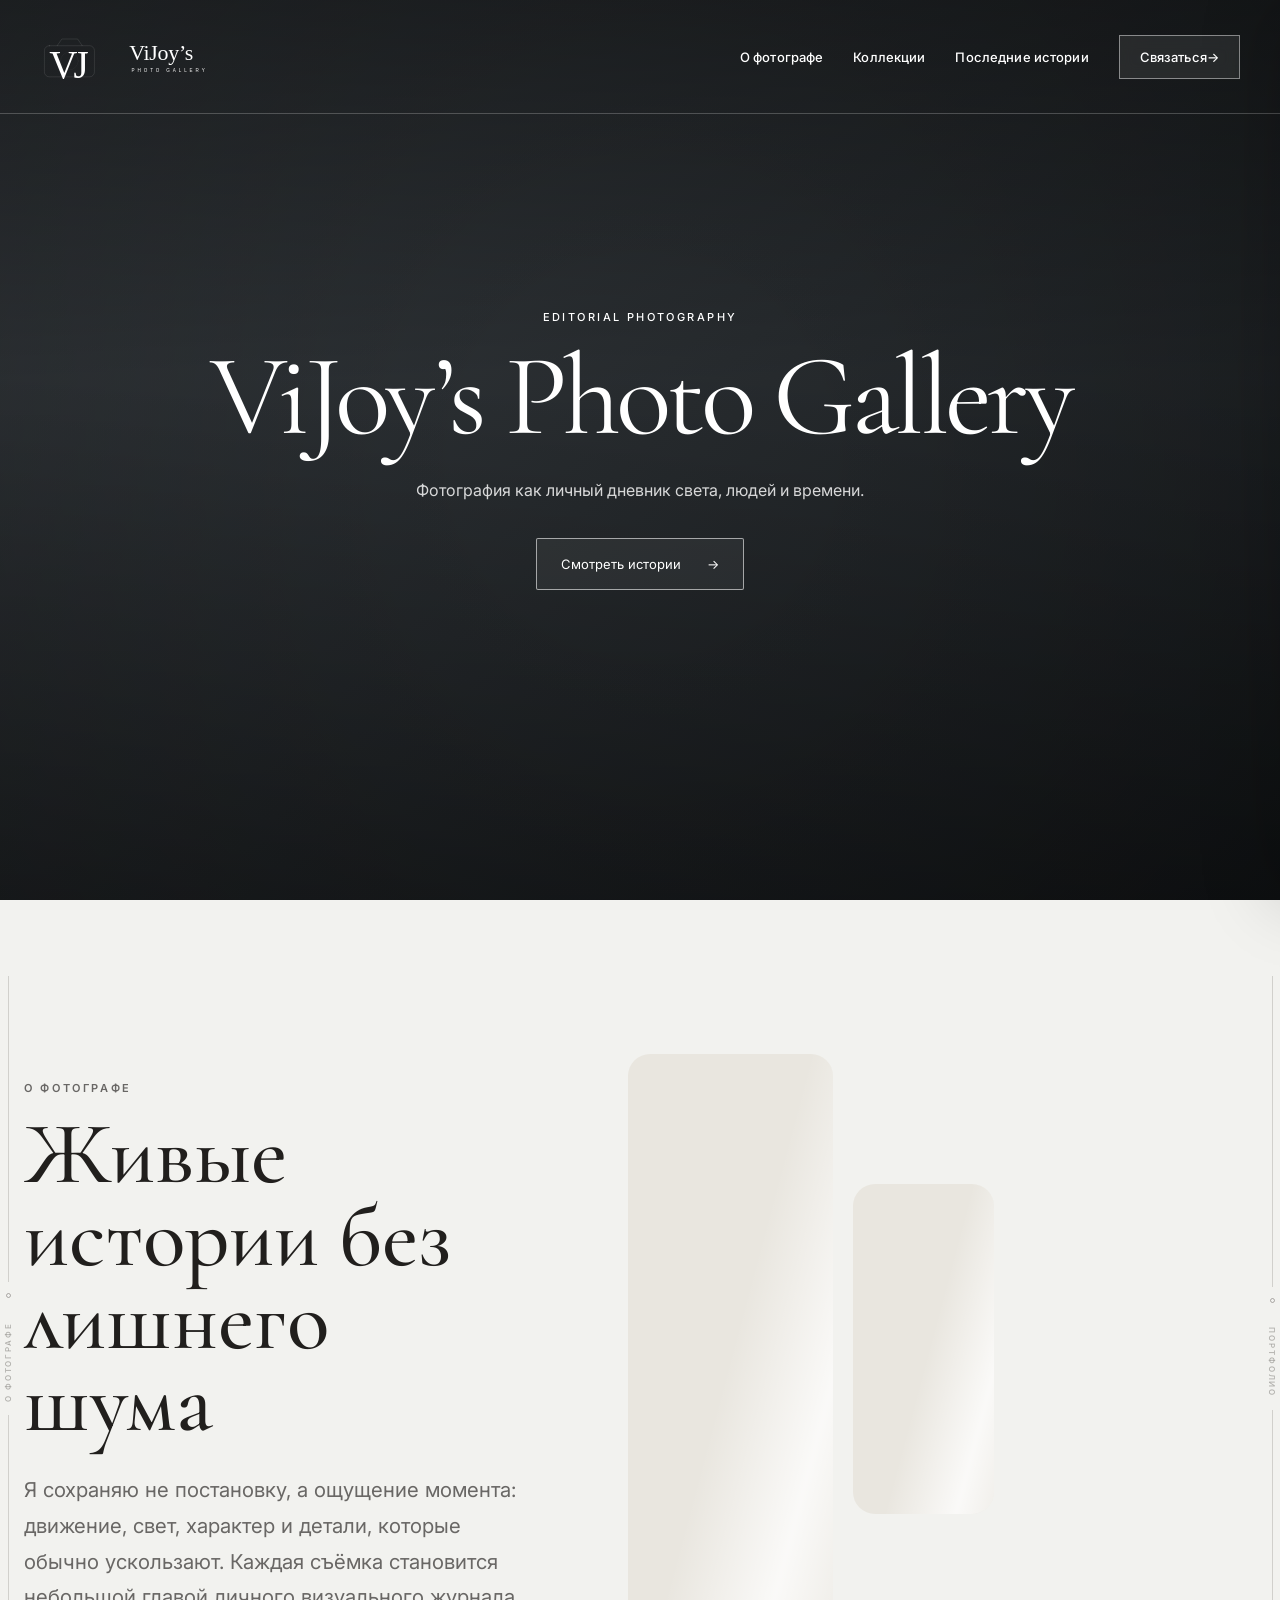
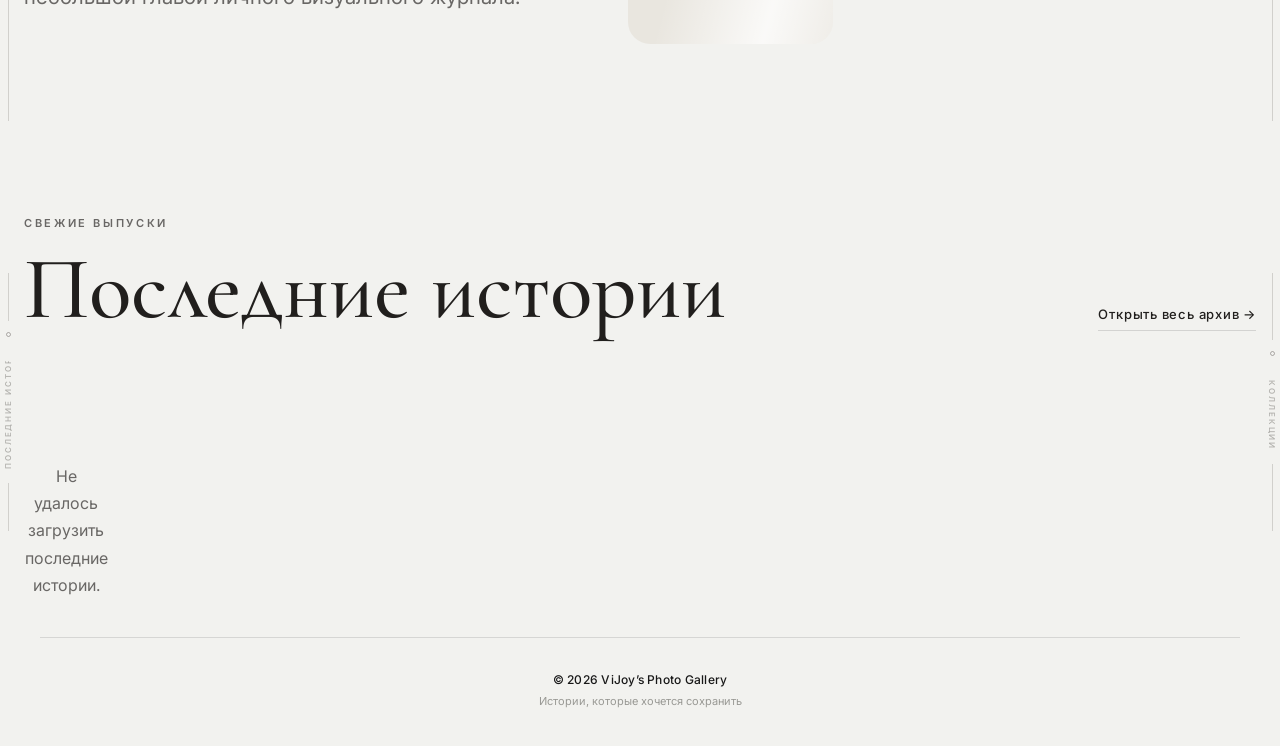
==== index.html @ 3441a510 "Enable skeleton loading and editorial motion on home page" ====
<!DOCTYPE html>
<html lang="ru">
<head>
    <meta charset="UTF-8">
    <meta name="viewport" content="width=device-width, initial-scale=1.0">
    <title>ViJoy’s Photo Gallery</title>
    <link rel="preconnect" href="https://fonts.googleapis.com">
    <link rel="preconnect" href="https://fonts.gstatic.com" crossorigin>
    <link href="https://fonts.googleapis.com/css2?family=Cormorant+Garamond:wght@400;500&family=Inter:wght@400;500;600&display=swap" rel="stylesheet">
    <link rel="stylesheet" href="css/style.css">
    <link rel="stylesheet" href="css/contact-drawer.css">
    <link rel="stylesheet" href="css/maintenance.css">
    <link rel="stylesheet" href="css/journal-pages.css">
    <link rel="stylesheet" href="css/journal-collection-cards.css">
    <link rel="stylesheet" href="css/journal-card-adjustments.css">
    <link rel="stylesheet" href="css/page-edges.css">
    <link rel="stylesheet" href="css/home-stories-layout.css">
    <link rel="stylesheet" href="css/editorial-loading-motion.css">
</head>
<body
    data-journal-page="home"
    data-edge-left="Портфолио"
    data-edge-right="Авторский журнал">
    <div class="background"></div>

    <header class="header-on-hero">
        <a class="logo" href="./" aria-label="ViJoy’s Photo Gallery">
            <img src="images/brand/vijoys-logo.svg" alt="ViJoy’s Photo Gallery">
        </a>
        <nav class="glass-menu">
            <ul>
                <li><a href="#about">О фотографе</a></li>
                <li><a href="collections.html">Коллекции</a></li>
                <li><a href="#latestStories">Последние истории</a></li>
                <li><a href="#contactDrawer" class="contact-link" aria-controls="contactDrawer" aria-expanded="false">Связаться <span aria-hidden="true">→</span></a></li>
            </ul>
        </nav>
    </header>

    <section id="homeHero" class="home-hero">
        <div class="hero-overlay"></div>
        <div class="hero-marker" aria-hidden="true">
            <span></span><i></i><small>AUTHOR’S JOURNAL</small>
        </div>
        <div class="hero-content">
            <p class="hero-kicker">Editorial Photography</p>
            <h1>ViJoy’s Photo Gallery</h1>
            <p class="hero-description">Фотография как личный дневник света, людей и времени.</p>
            <a class="hero-button" href="collections.html">
                Смотреть истории <span aria-hidden="true">→</span>
            </a>
        </div>
    </section>

    <main class="journal-main">
        <section id="about" class="journal-shell about-editorial">
            <div class="about-editorial-copy">
                <small>О фотографе</small>
                <h2>Живые истории без лишнего шума</h2>
                <p>
                    Я сохраняю не постановку, а ощущение момента: движение, свет,
                    характер и детали, которые обычно ускользают. Каждая съёмка
                    становится небольшой главой личного визуального журнала.
                </p>
            </div>
            <div id="aboutVisual" class="about-editorial-visual" aria-label="Авторские фотографии"></div>
        </section>

        <section id="latestStories" class="journal-shell latest-stories">
            <div class="latest-stories-head">
                <div>
                    <small>Свежие выпуски</small>
                    <h2>Последние истории</h2>
                </div>
                <a href="collections.html">Открыть весь архив →</a>
            </div>
            <div id="latestStoriesGrid" class="latest-stories-grid" aria-live="polite">
                <div class="journal-message">Готовим последние истории…</div>
            </div>
        </section>
    </main>

    <footer class="site-footer">
        <div class="site-footer-socials" aria-label="Социальные сети"></div>
        <div class="site-footer-copy">
            <p>© 2026 ViJoy’s Photo Gallery</p>
            <span>Истории, которые хочется сохранить</span>
        </div>
    </footer>

    <section id="maintenanceScreen" class="maintenance-screen" hidden aria-live="polite">
        <div class="maintenance-card">
            <img src="images/brand/vijoys-logo.svg" alt="ViJoy’s">
            <small>Технические работы</small>
            <h1>Сайт скоро вернётся</h1>
            <p>Мы обновляем галерею и готовим новые истории. Загляните немного позже.</p>
            <button type="button">Обновить страницу</button>
        </div>
    </section>

    <script src="js/menu.js"></script>
    <script src="js/publicConfig.js"></script>
    <script src="js/public/PublicApi.js"></script>
    <script src="js/public/ContactDrawer.js"></script>
    <script src="js/public/SiteIdentity.js"></script>
    <script src="js/public/MaintenanceMode.js"></script>
    <script src="js/public/GalleryService.js"></script>
    <script src="js/public/EditorialLoadingMotion.js"></script>
    <script src="js/public/PageEdges.js"></script>
    <script src="js/public/JournalPages.js"></script>
    <script src="js/public/HomeStoriesLayout.js"></script>
</body>
</html>
---- css/style.css ----
@import url("base.css");
@import url("layout.css");
@import url("collections.css");
@import url("gallery.css");
@import url("responsive.css");
@import url("home.css");
@import url("header-edge.css");
@import url("collection-sizes.css");
@import url("site-appearance.css");
---- css/contact-drawer.css ----
.contact-drawer-backdrop{position:fixed;inset:0;z-index:1200;background:rgba(18,18,18,.34);backdrop-filter:blur(4px);opacity:0;visibility:hidden;transition:opacity .24s ease,visibility .24s ease}.contact-drawer{position:fixed;top:0;right:0;z-index:1201;width:min(420px,92vw);height:100dvh;padding:28px;background:rgba(245,241,232,.96);box-shadow:-24px 0 70px rgba(0,0,0,.18);transform:translateX(104%);transition:transform .3s ease;display:flex;flex-direction:column}.contact-drawer.is-open{transform:translateX(0)}.contact-drawer-backdrop.is-open{opacity:1;visibility:visible}.contact-drawer-header{display:flex;align-items:flex-start;justify-content:space-between;gap:20px;padding-bottom:24px;border-bottom:1px solid rgba(24,24,24,.12)}.contact-drawer-kicker{display:block;margin-bottom:8px;font:600 11px/1.2 Inter,sans-serif;letter-spacing:.18em;text-transform:uppercase;color:rgba(24,24,24,.5)}.contact-drawer-title{margin:0;font:500 38px/1 Cormorant Garamond,serif;color:#1d1c1a}.contact-drawer-close{width:42px;height:42px;border:1px solid rgba(24,24,24,.14);border-radius:50%;background:transparent;color:#1d1c1a;font-size:25px;line-height:1;cursor:pointer}.contact-drawer-copy{margin:22px 0 26px;font:400 14px/1.65 Inter,sans-serif;color:rgba(24,24,24,.66)}.contact-methods{display:grid;gap:10px}.contact-method{display:flex;align-items:center;justify-content:space-between;gap:18px;padding:17px 18px;border:1px solid rgba(24,24,24,.12);border-radius:16px;background:rgba(255,255,255,.42);color:#1d1c1a;text-decoration:none;transition:transform .18s ease,border-color .18s ease,background .18s ease}.contact-method:hover{transform:translateX(-4px);border-color:rgba(24,24,24,.28);background:rgba(255,255,255,.72)}.contact-method strong{font:600 14px/1.2 Inter,sans-serif}.contact-method small{display:block;margin-top:4px;font:400 11px/1.3 Inter,sans-serif;color:rgba(24,24,24,.5)}.contact-method-arrow{font-size:20px}.contact-method.is-disabled{opacity:.42;cursor:not-allowed}.contact-method.is-disabled:hover{transform:none;border-color:rgba(24,24,24,.12);background:rgba(255,255,255,.42)}.contact-drawer-footer{margin-top:auto;padding-top:24px;font:400 11px/1.5 Inter,sans-serif;color:rgba(24,24,24,.45)}body.contact-drawer-open{overflow:hidden}@media(max-width:640px){.contact-drawer{width:100%;padding:22px}.contact-drawer-title{font-size:34px}}
---- css/maintenance.css ----
body.maintenance-open{overflow:hidden}.maintenance-screen{position:fixed;inset:0;z-index:9999;display:grid;place-items:center;padding:24px;background:rgba(20,20,20,.76);backdrop-filter:blur(22px);-webkit-backdrop-filter:blur(22px)}.maintenance-screen[hidden]{display:none}.maintenance-card{width:min(680px,100%);padding:44px;border:1px solid rgba(255,255,255,.18);border-radius:28px;background:rgba(255,255,255,.12);box-shadow:0 28px 90px rgba(0,0,0,.3);color:#fff;text-align:center}.maintenance-card img{width:min(220px,62vw);margin-bottom:28px;filter:brightness(0) invert(1)}.maintenance-card small{display:block;margin-bottom:12px;letter-spacing:.2em;text-transform:uppercase;opacity:.62}.maintenance-card h1{margin:0 0 18px;font-family:'Cormorant Garamond',serif;font-size:clamp(42px,7vw,76px);font-weight:500;line-height:.96}.maintenance-card p{max-width:540px;margin:0 auto 28px;font-size:15px;line-height:1.7;opacity:.78}.maintenance-card button{border:1px solid rgba(255,255,255,.3);border-radius:999px;background:rgba(255,255,255,.08);color:#fff;padding:13px 22px;cursor:pointer;font:inherit}.maintenance-card button:hover{background:rgba(255,255,255,.15)}@media(max-width:640px){.maintenance-card{padding:34px 22px;border-radius:22px}}
---- css/journal-pages.css ----
:root {
    --journal-ink: #211f1d;
    --journal-soft: rgba(33, 31, 29, .66);
    --journal-line: rgba(33, 31, 29, .14);
    --journal-paper: rgba(255, 255, 255, .7);
}

.journal-main {
    position: relative;
    z-index: 1;
}

.journal-shell {
    width: min(1240px, calc(100% - 48px));
    margin: 0 auto;
}

.about-editorial {
    display: grid;
    grid-template-columns: minmax(0, .9fr) minmax(0, 1.1fr);
    gap: clamp(42px, 7vw, 110px);
    align-items: center;
    padding: clamp(90px, 12vw, 170px) 0;
}

.about-editorial-copy small,
.latest-stories-head small,
.archive-hero small,
.collection-issue-copy small {
    display: block;
    margin-bottom: 18px;
    font: 600 11px/1.2 Inter, sans-serif;
    letter-spacing: .24em;
    text-transform: uppercase;
    color: var(--journal-soft);
}

.about-editorial-copy h2,
.latest-stories-head h2,
.archive-hero h1,
.collection-issue-copy h1 {
    margin: 0;
    font-family: "Cormorant Garamond", serif;
    font-weight: 500;
    line-height: .94;
    color: var(--journal-ink);
}

.about-editorial-copy h2,
.latest-stories-head h2 {
    font-size: clamp(46px, 7vw, 88px);
}

.about-editorial-copy p {
    max-width: 590px;
    margin: 28px 0 0;
    font: 400 clamp(17px, 1.6vw, 21px)/1.75 Inter, sans-serif;
    color: var(--journal-soft);
}

.about-editorial-visual {
    display: grid;
    grid-template-columns: 1.2fr .8fr;
    gap: 18px;
    min-height: 590px;
}

.about-editorial-visual figure {
    overflow: hidden;
    margin: 0;
    border-radius: 30px;
    background: rgba(255,255,255,.34);
}

.about-editorial-visual figure:last-child {
    margin-top: 110px;
    margin-bottom: 60px;
}

.about-editorial-visual img {
    width: 100%;
    height: 100%;
    object-fit: cover;
}

.latest-stories {
    padding: 20px 0 clamp(100px, 12vw, 170px);
}

.latest-stories-head {
    display: flex;
    align-items: end;
    justify-content: space-between;
    gap: 30px;
    margin-bottom: 42px;
}

.latest-stories-head a,
.archive-back,
.collection-issue-scroll {
    color: var(--journal-ink);
    font: 500 13px/1.2 Inter, sans-serif;
    letter-spacing: .06em;
    text-decoration: none;
    border-bottom: 1px solid var(--journal-line);
    padding-bottom: 8px;
}

.latest-stories-grid,
.archive-grid {
    display: grid;
    grid-template-columns: repeat(2, minmax(0, 1fr));
    gap: 20px;
}

.latest-stories-grid .journal-collection-link:nth-child(3) {
    grid-column: 1 / -1;
    width: calc(50% - 10px);
}

.journal-collection-link {
    display: block;
    min-width: 0;
    color: inherit;
    text-decoration: none;
}

.journal-collection-link .collection-card {
    height: 100%;
}

.collection-card,
.collection-card.small,
.collection-card.medium,
.collection-card.large {
    --collection-accent: #8da3b5;
    position: relative;
    display: grid;
    grid-template-columns: minmax(170px, .72fr) minmax(0, 1.45fr);
    grid-template-rows: 1fr auto;
    min-height: 360px;
    overflow: hidden;
    border: 1px solid rgba(20, 20, 20, .045);
    background: rgba(255, 255, 255, .38);
    cursor: pointer;
    outline: none;
    isolation: isolate;
    transition: transform .35s ease, border-color .35s ease;
}

.journal-collection-link:nth-child(6n + 1) .collection-card { --collection-accent: #6f8da4; }
.journal-collection-link:nth-child(6n + 2) .collection-card { --collection-accent: #929a79; }
.journal-collection-link:nth-child(6n + 3) .collection-card { --collection-accent: #c4b7a2; }
.journal-collection-link:nth-child(6n + 4) .collection-card { --collection-accent: #b86e4e; }
.journal-collection-link:nth-child(6n + 5) .collection-card { --collection-accent: #a9989b; }
.journal-collection-link:nth-child(6n + 6) .collection-card { --collection-accent: #8e877d; }

.collection-card::after {
    content: "";
    position: absolute;
    top: 0;
    right: 0;
    bottom: 0;
    width: 47%;
    z-index: -1;
    background: var(--collection-accent);
    transition: width .45s cubic-bezier(.2, .75, .25, 1), filter .35s ease;
}

.journal-collection-link:hover .collection-card {
    transform: translateY(-3px);
    border-color: rgba(20, 20, 20, .1);
}

.journal-collection-link:hover .collection-card::after {
    width: 51%;
    filter: saturate(1.08);
}

.journal-collection-link:focus-visible .collection-card {
    box-shadow: 0 0 0 3px rgba(17, 17, 17, .22);
}

.collection-heading {
    grid-column: 1;
    grid-row: 1;
    display: flex;
    flex-direction: column;
    align-items: flex-start;
    min-width: 0;
    padding: 42px 24px 16px 34px;
}

.collection-title {
    margin: 0;
    color: var(--journal-ink);
    font-family: "Cormorant Garamond", serif;
    font-size: clamp(31px, 2.8vw, 48px);
    font-weight: 400;
    letter-spacing: -.03em;
    line-height: .98;
}

.collection-title::after {
    content: "";
    display: block;
    width: 28px;
    height: 1px;
    margin-top: 18px;
    background: currentColor;
    opacity: .7;
}

.collection-description {
    max-width: 220px;
    margin: 18px 0 0;
    color: #656565;
    font-family: Inter, sans-serif;
    font-size: 13px;
    line-height: 1.55;
}

.collection-glass {
    grid-column: 2;
    grid-row: 1 / span 2;
    align-self: center;
    width: calc(100% - 38px);
    height: calc(100% - 54px);
    margin: 27px 28px 27px 10px;
    overflow: hidden;
    border: 0;
    border-radius: 0;
    background: rgba(255, 255, 255, .24);
    box-shadow: none;
}

.collection-cover {
    width: 100%;
    height: 100%;
    overflow: hidden;
    border-radius: 0;
    background: rgba(255, 255, 255, .18);
}

.collection-cover img,
.collection-glass img {
    display: block;
    width: 100%;
    height: 100%;
    border-radius: 0;
    object-fit: cover;
    object-position: center top;
    transition: transform .8s cubic-bezier(.2, .75, .25, 1);
}

.journal-collection-link:hover .collection-cover img,
.journal-collection-link:hover .collection-glass img {
    transform: scale(1.025);
}

.collection-placeholder {
    display: flex;
    align-items: center;
    justify-content: center;
    width: 100%;
    height: 100%;
    padding: 30px;
    color: rgba(17, 17, 17, .6);
    background: rgba(255, 255, 255, .2);
    font-family: Inter, sans-serif;
    text-align: center;
}

.collection-footer {
    grid-column: 1;
    grid-row: 2;
    display: flex;
    align-items: center;
    justify-content: space-between;
    min-height: 82px;
    padding: 12px 26px 28px 34px;
    border: 0;
}

.collection-count {
    margin: 0;
    color: var(--journal-ink);
    font-family: Inter, sans-serif;
    font-size: 12px;
}

.collection-arrow {
    display: inline-flex;
    align-items: center;
    justify-content: center;
    width: 42px;
    height: 42px;
    flex: 0 0 42px;
    border: 1px solid rgba(17, 17, 17, .75);
    border-radius: 50%;
    color: var(--journal-ink);
    font-family: Inter, sans-serif;
    font-size: 22px;
    font-weight: 300;
    line-height: 1;
    transition: color .3s ease, background .3s ease, transform .3s ease;
}

.journal-collection-link:hover .collection-arrow {
    color: white;
    background: #111;
    transform: translateX(4px);
}

.archive-page {
    padding: 150px 0 120px;
}

.archive-hero {
    display: grid;
    grid-template-columns: 1fr .7fr;
    gap: 50px;
    align-items: end;
    padding: 65px 0 85px;
    border-bottom: 1px solid var(--journal-line);
}

.archive-hero h1 {
    font-size: clamp(70px, 11vw, 150px);
}

.archive-hero p {
    margin: 0 0 10px;
    color: var(--journal-soft);
    font: 400 17px/1.75 Inter, sans-serif;
}

.archive-grid {
    padding-top: 52px;
}

.collection-issue-hero {
    position: relative;
    min-height: 92vh;
    display: flex;
    align-items: end;
    overflow: hidden;
    background: #1e1d1b;
}

.collection-issue-media,
.collection-issue-media img,
.collection-issue-shade {
    position: absolute;
    inset: 0;
    width: 100%;
    height: 100%;
}

.collection-issue-media img {
    object-fit: cover;
    object-position: center top;
}

.collection-issue-shade {
    background: linear-gradient(180deg, rgba(0,0,0,.1), rgba(0,0,0,.18) 45%, rgba(0,0,0,.78));
}

.collection-issue-copy {
    position: relative;
    z-index: 1;
    width: min(1240px, calc(100% - 48px));
    margin: 0 auto;
    padding: 170px 0 68px;
    color: white;
}

.collection-issue-copy small,
.collection-issue-copy h1 {
    color: white;
}

.collection-issue-copy h1 {
    max-width: 960px;
    font-size: clamp(64px, 10vw, 144px);
}

.collection-issue-copy p {
    max-width: 670px;
    margin: 28px 0 26px;
    color: rgba(255,255,255,.78);
    font: 400 clamp(16px, 1.6vw, 21px)/1.7 Inter, sans-serif;
}

.collection-issue-meta {
    display: flex;
    gap: 24px;
    color: rgba(255,255,255,.7);
    font: 500 12px/1.2 Inter, sans-serif;
    letter-spacing: .1em;
    text-transform: uppercase;
}

.collection-issue-scroll {
    display: inline-block;
    margin-top: 34px;
    color: white;
    border-color: rgba(255,255,255,.35);
}

.issue-gallery {
    padding: clamp(70px, 8vw, 120px) 0 120px;
}

.issue-gallery .public-photo-grid {
    margin-top: 0;
}

.journal-message {
    padding: 90px 0;
    text-align: center;
    color: var(--journal-soft);
    font: 400 16px/1.7 Inter, sans-serif;
}

@media (max-width: 900px) {
    .about-editorial,
    .archive-hero {
        grid-template-columns: 1fr;
    }

    .latest-stories-grid,
    .archive-grid {
        grid-template-columns: 1fr;
    }

    .latest-stories-grid .journal-collection-link:nth-child(3) {
        grid-column: auto;
        width: auto;
    }

    .about-editorial-visual {
        min-height: 460px;
    }
}

@media (max-width: 620px) {
    .journal-shell,
    .collection-issue-copy {
        width: min(100% - 28px, 1240px);
    }

    .latest-stories-head {
        align-items: start;
        flex-direction: column;
    }

    .collection-card,
    .collection-card.small,
    .collection-card.medium,
    .collection-card.large {
        grid-template-columns: 1fr;
        grid-template-rows: auto minmax(280px, 54vw) auto;
        min-height: 0;
    }

    .collection-card::after {
        top: auto;
        width: 100%;
        height: 48%;
    }

    .journal-collection-link:hover .collection-card::after {
        width: 100%;
        height: 52%;
    }

    .collection-heading {
        grid-column: 1;
        grid-row: 1;
        padding: 30px 28px 20px;
    }

    .collection-glass {
        grid-column: 1;
        grid-row: 2;
        width: calc(100% - 36px);
        height: calc(100% - 18px);
        margin: 0 18px 18px;
    }

    .collection-footer {
        grid-column: 1;
        grid-row: 3;
        padding: 8px 28px 26px;
    }

    .about-editorial-visual {
        grid-template-columns: 1fr 1fr;
        min-height: 360px;
    }

    .about-editorial-visual figure:last-child {
        margin-top: 55px;
        margin-bottom: 30px;
    }

    .archive-page {
        padding-top: 105px;
    }

    .collection-issue-hero {
        min-height: 84vh;
    }
}
---- css/journal-collection-cards.css ----
:root {
    --collection-blue: #6f8da4;
    --collection-olive: #929a79;
    --collection-sand: #c4b7a2;
    --collection-terracotta: #b86e4e;
    --collection-rose: #a9989b;
    --collection-stone: #8e877d;
}

.archive-page {
    padding: 118px 0 110px;
}

.archive-back {
    display: none;
}

.archive-hero {
    display: grid;
    grid-template-columns: minmax(0, 1fr) auto;
    align-items: end;
    gap: 48px;
    padding: 34px 0 30px;
    border-bottom: 0;
}

.archive-hero h1 {
    margin: 0;
    font-family: "Cormorant Garamond", serif;
    font-size: clamp(64px, 8vw, 112px);
    font-weight: 400;
    letter-spacing: -.04em;
    line-height: .86;
}

.archive-hero p {
    max-width: 430px;
    margin: 24px 0 0;
    color: var(--journal-soft);
    font: 400 15px/1.6 Inter, sans-serif;
}

.archive-count {
    display: flex;
    align-items: center;
    gap: 18px;
    padding-bottom: 14px;
    color: var(--journal-soft);
    font: 400 13px/1 Inter, sans-serif;
    white-space: nowrap;
}

.archive-count i {
    display: block;
    width: 92px;
    height: 1px;
    background: var(--journal-line);
}

.latest-stories-grid,
.archive-grid {
    display: grid;
    grid-template-columns: repeat(12, minmax(0, 1fr));
    grid-auto-flow: dense;
    grid-auto-rows: 270px;
    gap: 20px;
    align-items: stretch;
}

.archive-grid {
    padding-top: 0;
}

.journal-collection-link {
    display: block;
    min-width: 0;
    min-height: 0;
    color: inherit;
    text-decoration: none;
}

.journal-collection-link.size-small {
    grid-column: span 4;
    grid-row: span 1;
}

.journal-collection-link.size-medium {
    grid-column: span 6;
    grid-row: span 1;
}

.journal-collection-link.size-large {
    grid-column: span 8;
    grid-row: span 2;
}

.journal-collection-link .collection-card,
.journal-collection-link .collection-card.small,
.journal-collection-link .collection-card.medium,
.journal-collection-link .collection-card.large {
    --collection-accent: var(--collection-blue);
    position: relative;
    display: grid;
    grid-template-columns: minmax(122px, .72fr) minmax(0, 1.55fr);
    grid-template-rows: minmax(0, 1fr) auto;
    width: 100%;
    height: 100%;
    min-height: 0;
    overflow: hidden;
    border: 1px solid rgba(30, 27, 24, .055);
    border-radius: 0;
    background: rgba(255, 255, 255, .76);
    box-shadow: none;
    isolation: isolate;
    cursor: pointer;
    transition: transform .35s ease, border-color .35s ease, box-shadow .35s ease;
}

.journal-collection-link:nth-child(6n + 1) .collection-card {
    --collection-accent: var(--collection-blue);
}

.journal-collection-link:nth-child(6n + 2) .collection-card {
    --collection-accent: var(--collection-olive);
}

.journal-collection-link:nth-child(6n + 3) .collection-card {
    --collection-accent: var(--collection-sand);
}

.journal-collection-link:nth-child(6n + 4) .collection-card {
    --collection-accent: var(--collection-terracotta);
}

.journal-collection-link:nth-child(6n + 5) .collection-card {
    --collection-accent: var(--collection-rose);
}

.journal-collection-link:nth-child(6n + 6) .collection-card {
    --collection-accent: var(--collection-stone);
}

.journal-collection-link .collection-card::after {
    content: "";
    position: absolute;
    inset: 0 0 0 auto;
    width: 38%;
    z-index: 0;
    background: var(--collection-accent);
    transition: width .45s cubic-bezier(.2, .75, .25, 1), filter .35s ease;
}

.journal-collection-link:hover .collection-card {
    transform: translateY(-3px);
    border-color: rgba(30, 27, 24, .12);
    box-shadow: 0 18px 36px rgba(40, 34, 28, .07);
}

.journal-collection-link:hover .collection-card::after {
    width: 42%;
    filter: saturate(1.07);
}

.journal-collection-link:focus-visible {
    outline: none;
}

.journal-collection-link:focus-visible .collection-card {
    box-shadow: 0 0 0 3px rgba(17, 17, 17, .22);
}

.journal-collection-link .collection-heading {
    position: relative;
    z-index: 2;
    grid-column: 1;
    grid-row: 1;
    display: flex;
    flex-direction: column;
    align-items: flex-start;
    min-width: 0;
    padding: 30px 16px 10px 26px;
}

.journal-collection-link .collection-title {
    margin: 0;
    color: var(--journal-ink);
    font-family: "Cormorant Garamond", serif;
    font-size: clamp(25px, 2.2vw, 40px);
    font-weight: 400;
    letter-spacing: -.03em;
    line-height: .96;
}

.journal-collection-link.size-small .collection-title {
    font-size: clamp(25px, 2vw, 34px);
}

.journal-collection-link.size-large .collection-title {
    font-size: clamp(38px, 4vw, 62px);
}

.journal-collection-link .collection-title::after {
    content: "";
    display: block;
    width: 26px;
    height: 1px;
    margin-top: 15px;
    background: currentColor;
    opacity: .72;
}

.journal-collection-link .collection-description {
    max-width: 180px;
    margin: 15px 0 0;
    color: #5f5b57;
    font: 400 12px/1.5 Inter, sans-serif;
}

.journal-collection-link.size-small .collection-description {
    max-width: 135px;
    font-size: 11px;
}

.journal-collection-link.size-large .collection-description {
    max-width: 240px;
    font-size: 14px;
    line-height: 1.6;
}

.journal-collection-link .collection-glass {
    position: relative;
    z-index: 1;
    grid-column: 2;
    grid-row: 1 / span 2;
    align-self: stretch;
    width: auto;
    height: auto;
    margin: 22px 24px 22px -28px;
    padding: 0;
    overflow: hidden;
    border: 0;
    border-radius: 0;
    background: transparent;
    box-shadow: none;
    backdrop-filter: none;
    -webkit-backdrop-filter: none;
    transition: none;
}

.journal-collection-link.size-large .collection-glass {
    margin: 34px 36px 34px -42px;
}

.journal-collection-link .collection-cover {
    width: 100%;
    height: 100%;
    min-height: 0;
    overflow: hidden;
    border-radius: 0;
    background: rgba(255, 255, 255, .24);
}

.journal-collection-link .collection-cover img {
    display: block;
    width: 100%;
    height: 100%;
    object-fit: cover;
    object-position: center top;
    border-radius: 0;
    transition: transform .8s cubic-bezier(.2, .75, .25, 1), filter .5s ease;
}

.journal-collection-link:hover .collection-cover img {
    transform: scale(1.025);
    filter: saturate(.97);
}

.journal-collection-link .collection-placeholder {
    display: flex;
    align-items: center;
    justify-content: center;
    width: 100%;
    height: 100%;
    padding: 24px;
    color: rgba(17, 17, 17, .58);
    background: rgba(255, 255, 255, .22);
    font: 400 12px/1.5 Inter, sans-serif;
    text-align: center;
}

.journal-collection-link .collection-footer {
    position: relative;
    z-index: 2;
    grid-column: 1;
    grid-row: 2;
    display: flex;
    align-items: center;
    justify-content: space-between;
    gap: 12px;
    min-height: 62px;
    padding: 8px 16px 22px 26px;
}

.journal-collection-link .collection-count {
    margin: 0;
    color: var(--journal-ink);
    font: 400 11px/1.2 Inter, sans-serif;
    white-space: nowrap;
}

.journal-collection-link .collection-arrow {
    display: inline-flex;
    align-items: center;
    justify-content: center;
    width: 36px;
    height: 36px;
    flex: 0 0 36px;
    border: 1px solid rgba(17, 17, 17, .75);
    border-radius: 50%;
    color: var(--journal-ink);
    font: 300 19px/1 Inter, sans-serif;
    transition: color .3s ease, background .3s ease, transform .3s ease;
}

.journal-collection-link.size-large .collection-footer {
    padding: 12px 22px 30px 34px;
}

.journal-collection-link.size-large .collection-arrow {
    width: 44px;
    height: 44px;
    flex-basis: 44px;
    font-size: 22px;
}

.journal-collection-link:hover .collection-arrow {
    color: white;
    background: #111;
    transform: translateX(4px);
}

@media (max-width: 1180px) {
    .latest-stories-grid,
    .archive-grid {
        grid-auto-rows: 300px;
    }

    .journal-collection-link.size-small,
    .journal-collection-link.size-medium {
        grid-column: span 6;
        grid-row: span 1;
    }

    .journal-collection-link.size-large {
        grid-column: span 12;
        grid-row: span 1;
    }

    .journal-collection-link.size-large .collection-glass {
        margin: 26px 30px 26px -34px;
    }
}

@media (max-width: 760px) {
    .archive-page {
        padding-top: 96px;
    }

    .archive-hero {
        grid-template-columns: 1fr;
        gap: 24px;
        padding-bottom: 26px;
    }

    .archive-count {
        padding-bottom: 0;
    }

    .latest-stories-grid,
    .archive-grid {
        grid-template-columns: 1fr;
        grid-auto-flow: row;
        grid-auto-rows: auto;
    }

    .journal-collection-link.size-small,
    .journal-collection-link.size-medium,
    .journal-collection-link.size-large {
        grid-column: 1;
        grid-row: auto;
    }

    .journal-collection-link .collection-card,
    .journal-collection-link .collection-card.small,
    .journal-collection-link .collection-card.medium,
    .journal-collection-link .collection-card.large {
        grid-template-columns: 1fr;
        grid-template-rows: auto minmax(260px, 62vw) auto;
        min-height: 0;
    }

    .journal-collection-link .collection-card::after {
        inset: auto 0 0;
        width: 100%;
        height: 48%;
    }

    .journal-collection-link:hover .collection-card::after {
        width: 100%;
        height: 52%;
    }

    .journal-collection-link .collection-heading {
        grid-column: 1;
        grid-row: 1;
        padding: 28px 26px 18px;
    }

    .journal-collection-link .collection-description,
    .journal-collection-link.size-small .collection-description,
    .journal-collection-link.size-large .collection-description {
        max-width: 360px;
        font-size: 12px;
    }

    .journal-collection-link .collection-glass,
    .journal-collection-link.size-large .collection-glass {
        grid-column: 1;
        grid-row: 2;
        margin: 0 18px 18px;
    }

    .journal-collection-link .collection-footer,
    .journal-collection-link.size-large .collection-footer {
        grid-column: 1;
        grid-row: 3;
        padding: 6px 26px 24px;
    }
}
---- css/journal-card-adjustments.css ----
:root {
    --collection-outline: rgba(177, 149, 96, .22);
    --collection-outline-inner: rgba(255, 255, 255, .42);
}

/*
 * Editorial card sizing
 * Small, medium and large keep the order configured in Studio,
 * while their vertical rhythm remains intentionally different.
 */
.latest-stories-grid,
.archive-grid {
    grid-auto-rows: 80px;
}

.journal-collection-link.size-small {
    grid-column: span 4;
    grid-row: span 3;
}

.journal-collection-link.size-medium {
    grid-column: span 6;
    grid-row: span 4;
}

.journal-collection-link.size-large {
    grid-column: 1 / -1;
    grid-row: span 6;
}

/* A faint warm contour from the approved editorial mockup. */
.journal-collection-link .collection-card,
.journal-collection-link .collection-card.small,
.journal-collection-link .collection-card.medium,
.journal-collection-link .collection-card.large {
    border-color: var(--collection-outline);
    box-shadow: inset 0 0 0 1px var(--collection-outline-inner);
}

.journal-collection-link .collection-card::before {
    content: "";
    position: absolute;
    inset: 0;
    z-index: 4;
    pointer-events: none;
    border: 1px solid rgba(118, 96, 61, .08);
}

/* Medium cards receive more breathing room without changing their width. */
.journal-collection-link.size-medium .collection-heading {
    padding-top: 36px;
}

.journal-collection-link.size-medium .collection-glass {
    margin-top: 24px;
    margin-bottom: 24px;
}

/*
 * Large cards are full-width editorial spreads.
 * The text column is protected and the image sits closer to the right edge.
 */
.journal-collection-link.size-large .collection-card {
    grid-template-columns: minmax(330px, 34%) minmax(0, 66%);
}

.journal-collection-link.size-large .collection-heading {
    padding: 46px 44px 18px 38px;
}

.journal-collection-link.size-large .collection-title {
    max-width: 100%;
    font-size: clamp(42px, 4.4vw, 68px);
    line-height: .94;
}

.journal-collection-link.size-large .collection-description {
    max-width: 300px;
}

.journal-collection-link.size-large .collection-glass {
    margin: 28px 8px 28px 0;
}

.journal-collection-link.size-large .collection-footer {
    padding-left: 38px;
    padding-right: 30px;
}

@media (max-width: 1180px) {
    .latest-stories-grid,
    .archive-grid {
        grid-auto-rows: 90px;
    }

    .journal-collection-link.size-small {
        grid-column: span 6;
        grid-row: span 3;
    }

    .journal-collection-link.size-medium {
        grid-column: span 6;
        grid-row: span 4;
    }

    .journal-collection-link.size-large {
        grid-column: 1 / -1;
        grid-row: span 5;
    }

    .journal-collection-link.size-large .collection-card {
        grid-template-columns: minmax(300px, 36%) minmax(0, 64%);
    }

    .journal-collection-link.size-large .collection-glass {
        margin: 24px 6px 24px 0;
    }
}

@media (max-width: 760px) {
    .latest-stories-grid,
    .archive-grid {
        grid-auto-rows: auto;
    }

    .journal-collection-link.size-small,
    .journal-collection-link.size-medium,
    .journal-collection-link.size-large {
        grid-column: 1;
        grid-row: auto;
    }

    .journal-collection-link.size-large .collection-card {
        grid-template-columns: 1fr;
    }

    .journal-collection-link.size-large .collection-heading {
        padding: 30px 26px 18px;
    }

    .journal-collection-link.size-large .collection-title {
        font-size: clamp(36px, 12vw, 56px);
    }

    .journal-collection-link.size-large .collection-description {
        max-width: 360px;
    }

    .journal-collection-link.size-large .collection-glass {
        margin: 0 12px 18px 18px;
    }

    .journal-collection-link.size-large .collection-footer {
        padding: 6px 26px 24px;
    }
}
---- css/page-edges.css ----
:root {
    --page-edge-dark: rgba(45, 40, 35, .34);
    --page-edge-light: rgba(255, 255, 255, .66);
}

.section-page-edges .hero-marker {
    display: none;
}

.page-edge-host {
    position: relative;
}

.page-edge {
    position: absolute;
    top: clamp(24px, 5vw, 58px);
    bottom: clamp(24px, 5vw, 58px);
    z-index: 8;

    display: flex;
    flex-direction: column;
    align-items: center;

    width: 24px;

    color: var(--page-edge-dark);
    pointer-events: none;
}

.page-edge-light {
    color: var(--page-edge-light);
}

.page-edge-dark {
    color: var(--page-edge-dark);
}

.page-edge-host-full > .page-edge-left {
    left: clamp(12px, 1.5vw, 28px);
}

.page-edge-host-full > .page-edge-right {
    right: clamp(12px, 1.5vw, 28px);
}

.page-edge-host-shell > .page-edge-left {
    left: calc((100vw - 100%) / -2 + clamp(12px, 1.5vw, 28px));
}

.page-edge-host-shell > .page-edge-right {
    right: calc((100vw - 100%) / -2 + clamp(12px, 1.5vw, 28px));
}

.page-edge-line {
    width: 1px;
    min-height: 24px;
    flex: 1 1 auto;
    background: currentColor;
    opacity: .48;
}

.page-edge-dot {
    width: 5px;
    height: 5px;
    flex: 0 0 5px;
    margin: 11px 0;
    border: 1px solid currentColor;
    border-radius: 50%;
}

.page-edge-label {
    max-height: min(210px, 42%);
    margin: 13px 0;
    overflow: hidden;

    color: currentColor;

    font: 500 8px/1 Inter, sans-serif;
    letter-spacing: .24em;
    text-transform: uppercase;
    white-space: nowrap;
    writing-mode: vertical-rl;
}

.page-edge-left .page-edge-label {
    transform: rotate(180deg);
}

/* A shorter marker works better around compact editorial sections. */
.about-editorial > .page-edge,
.latest-stories > .page-edge {
    top: clamp(32px, 6vw, 76px);
    bottom: clamp(32px, 6vw, 76px);
}

/* Archive and long galleries keep their markers near the beginning of the section. */
.archive-page > .page-edge,
.issue-gallery > .page-edge {
    bottom: auto;
    height: min(68vh, 620px);
}

@media (max-width: 1380px) {
    .page-edge-host-shell > .page-edge-left {
        left: -28px;
    }

    .page-edge-host-shell > .page-edge-right {
        right: -28px;
    }
}

@media (max-width: 1120px), (pointer: coarse) {
    .page-edge {
        display: none;
    }
}
---- css/home-stories-layout.css ----
body[data-journal-page="home"] .latest-stories-grid.home-stories-stack {
    display: flex;
    flex-direction: column;
    gap: clamp(34px, 5vw, 68px);
    grid-template-columns: none;
    grid-auto-flow: initial;
    grid-auto-rows: auto;
}

.home-story-row {
    min-width: 0;
}

.home-story-row .journal-collection-link {
    grid-column: auto !important;
    grid-row: auto !important;
    width: 100%;
}

.home-story-row-full .journal-collection-link {
    height: clamp(430px, 47vw, 610px);
}

.home-story-row-full .collection-card,
.home-story-row-full .collection-card.small,
.home-story-row-full .collection-card.medium,
.home-story-row-full .collection-card.large {
    grid-template-columns: minmax(300px, 33%) minmax(0, 67%);
    height: 100%;
}

.home-story-row-full .collection-heading {
    padding: clamp(38px, 5vw, 62px) 40px 20px;
}

.home-story-row-full .collection-title,
.home-story-row-full .size-small .collection-title,
.home-story-row-full .size-medium .collection-title,
.home-story-row-full .size-large .collection-title {
    max-width: 100%;
    font-size: clamp(42px, 5vw, 72px);
    line-height: .93;
}

.home-story-row-full .collection-description,
.home-story-row-full .size-small .collection-description,
.home-story-row-full .size-medium .collection-description,
.home-story-row-full .size-large .collection-description {
    max-width: 300px;
    font-size: 14px;
    line-height: 1.65;
}

.home-story-row-full .collection-glass,
.home-story-row-full .size-large .collection-glass {
    margin: 28px 8px 28px 0;
}

.home-story-row-full .collection-footer,
.home-story-row-full .size-large .collection-footer {
    padding: 12px 30px 32px 40px;
}

.home-story-row-with-copy {
    display: grid;
    grid-template-columns: minmax(0, 1.55fr) minmax(270px, .65fr);
    gap: clamp(34px, 6vw, 88px);
    align-items: stretch;
}

.home-story-row-with-copy .journal-collection-link {
    height: clamp(390px, 38vw, 510px);
}

.home-story-row-with-copy .collection-card,
.home-story-row-with-copy .collection-card.small,
.home-story-row-with-copy .collection-card.medium,
.home-story-row-with-copy .collection-card.large {
    grid-template-columns: minmax(210px, 34%) minmax(0, 66%);
    height: 100%;
}

.home-story-row-with-copy .collection-heading {
    padding: 34px 26px 14px 30px;
}

.home-story-row-with-copy .collection-title,
.home-story-row-with-copy .size-small .collection-title,
.home-story-row-with-copy .size-medium .collection-title,
.home-story-row-with-copy .size-large .collection-title {
    font-size: clamp(32px, 3.6vw, 52px);
}

.home-story-card-external-copy .collection-description {
    display: none;
}

.home-story-row-with-copy .collection-glass,
.home-story-row-with-copy .size-large .collection-glass {
    margin: 24px 8px 24px -18px;
}

.home-story-editorial-copy {
    display: flex;
    flex-direction: column;
    justify-content: center;
    min-width: 0;
    padding: clamp(34px, 5vw, 62px) 0;
    border-top: 1px solid var(--journal-line);
    border-bottom: 1px solid var(--journal-line);
}

.home-story-editorial-copy small {
    display: block;
    margin-bottom: 22px;
    color: var(--journal-soft);
    font: 600 10px/1.2 Inter, sans-serif;
    letter-spacing: .24em;
    text-transform: uppercase;
}

.home-story-editorial-copy h3 {
    margin: 0;
    color: var(--journal-ink);
    font-family: "Cormorant Garamond", serif;
    font-size: clamp(38px, 4.6vw, 64px);
    font-weight: 400;
    letter-spacing: -.035em;
    line-height: .95;
}

.home-story-editorial-copy p {
    margin: 28px 0 0;
    color: var(--journal-soft);
    font: 400 15px/1.75 Inter, sans-serif;
}

.home-story-editorial-copy a {
    align-self: flex-start;
    margin-top: 34px;
    padding-bottom: 8px;
    border-bottom: 1px solid var(--journal-line);
    color: var(--journal-ink);
    font: 500 12px/1.2 Inter, sans-serif;
    letter-spacing: .06em;
    text-decoration: none;
    transition: opacity .25s ease, transform .25s ease;
}

.home-story-editorial-copy a:hover,
.home-story-editorial-copy a:focus-visible {
    opacity: .62;
    transform: translateX(4px);
}

@media (max-width: 980px) {
    .home-story-row-full .journal-collection-link {
        height: clamp(390px, 56vw, 530px);
    }

    .home-story-row-full .collection-card,
    .home-story-row-full .collection-card.small,
    .home-story-row-full .collection-card.medium,
    .home-story-row-full .collection-card.large {
        grid-template-columns: minmax(250px, 38%) minmax(0, 62%);
    }

    .home-story-row-with-copy {
        grid-template-columns: 1fr;
        gap: 28px;
    }

    .home-story-row-with-copy .journal-collection-link {
        height: clamp(380px, 60vw, 500px);
    }

    .home-story-editorial-copy {
        max-width: 660px;
        padding: 34px 0;
    }
}

@media (max-width: 760px) {
    body[data-journal-page="home"] .latest-stories-grid.home-stories-stack {
        gap: 28px;
    }

    .home-story-row-full .journal-collection-link,
    .home-story-row-with-copy .journal-collection-link {
        height: auto;
    }

    .home-story-row-full .collection-card,
    .home-story-row-full .collection-card.small,
    .home-story-row-full .collection-card.medium,
    .home-story-row-full .collection-card.large,
    .home-story-row-with-copy .collection-card,
    .home-story-row-with-copy .collection-card.small,
    .home-story-row-with-copy .collection-card.medium,
    .home-story-row-with-copy .collection-card.large {
        grid-template-columns: 1fr;
        grid-template-rows: auto minmax(290px, 72vw) auto;
    }

    .home-story-row-full .collection-heading,
    .home-story-row-with-copy .collection-heading {
        padding: 28px 26px 18px;
    }

    .home-story-row-full .collection-title,
    .home-story-row-full .size-small .collection-title,
    .home-story-row-full .size-medium .collection-title,
    .home-story-row-full .size-large .collection-title,
    .home-story-row-with-copy .collection-title,
    .home-story-row-with-copy .size-small .collection-title,
    .home-story-row-with-copy .size-medium .collection-title,
    .home-story-row-with-copy .size-large .collection-title {
        font-size: clamp(36px, 12vw, 56px);
    }

    .home-story-row-full .collection-glass,
    .home-story-row-full .size-large .collection-glass,
    .home-story-row-with-copy .collection-glass,
    .home-story-row-with-copy .size-large .collection-glass {
        grid-column: 1;
        grid-row: 2;
        margin: 0 18px 18px;
    }

    .home-story-row-full .collection-footer,
    .home-story-row-full .size-large .collection-footer,
    .home-story-row-with-copy .collection-footer,
    .home-story-row-with-copy .size-large .collection-footer {
        grid-column: 1;
        grid-row: 3;
        padding: 6px 26px 24px;
    }

    .home-story-editorial-copy {
        padding: 28px 0;
    }
}
---- css/editorial-loading-motion.css ----
:root {
    --skeleton-base: #e9e6df;
    --skeleton-soft: #f3f1ec;
    --skeleton-highlight: rgba(255, 255, 255, .72);
}

/* Image skeletons stay visible until the actual image fires load. */
.image-loading-shell {
    position: relative;
    overflow: hidden;
    background: var(--skeleton-base);
}

.image-loading-shell::before {
    content: "";
    position: absolute;
    inset: 0;
    z-index: 5;
    pointer-events: none;
    background:
        linear-gradient(
            105deg,
            transparent 28%,
            var(--skeleton-highlight) 45%,
            transparent 62%
        ),
        var(--skeleton-base);
    background-size: 220% 100%, 100% 100%;
    animation: editorial-skeleton-shimmer 1.45s ease-in-out infinite;
    opacity: 1;
    transition: opacity .45s ease, visibility .45s ease;
}

.image-loading-shell img {
    opacity: 0;
    transition: opacity .58s ease;
}

.image-loading-shell.is-image-loaded::before,
.image-loading-shell.is-image-error::before {
    opacity: 0;
    visibility: hidden;
    animation: none;
}

.image-loading-shell.is-image-loaded img,
.image-loading-shell.is-image-error img {
    opacity: 1;
}

@keyframes editorial-skeleton-shimmer {
    from {
        background-position: 150% 0, 0 0;
    }

    to {
        background-position: -70% 0, 0 0;
    }
}

/* Initial API skeletons. */
.loading-skeleton {
    position: relative;
    overflow: hidden;
    border: 1px solid rgba(118, 96, 61, .09);
    background: rgba(255, 255, 255, .58);
}

.loading-skeleton::after,
.loading-skeleton-bar::after,
.loading-skeleton-media::after {
    content: "";
    position: absolute;
    inset: 0;
    background: linear-gradient(
        105deg,
        transparent 30%,
        rgba(255, 255, 255, .78) 48%,
        transparent 66%
    );
    background-size: 220% 100%;
    animation: editorial-skeleton-shimmer 1.45s ease-in-out infinite;
}

.loading-skeleton-bar,
.loading-skeleton-media {
    position: relative;
    overflow: hidden;
    background: var(--skeleton-base);
}

.loading-skeleton-bar {
    height: 10px;
}

.loading-about-visual {
    display: grid;
    grid-template-columns: 1.05fr .72fr;
    gap: 20px;
    min-height: 520px;
}

.loading-about-visual .loading-skeleton-media:first-child {
    min-height: 470px;
    border-radius: 22px;
}

.loading-about-visual .loading-skeleton-media:last-child {
    align-self: center;
    min-height: 330px;
    border-radius: 22px;
}

.loading-home-stack {
    display: grid;
    gap: 24px;
    width: 100%;
}

.loading-home-story {
    display: grid;
    grid-template-columns: minmax(230px, 34%) minmax(0, 66%);
    min-height: 420px;
}

.loading-home-story-copy {
    display: flex;
    flex-direction: column;
    gap: 18px;
    padding: 46px 38px;
}

.loading-home-story-copy .loading-skeleton-bar:nth-child(1) {
    width: 52%;
    height: 32px;
}

.loading-home-story-copy .loading-skeleton-bar:nth-child(2) {
    width: 32%;
}

.loading-home-story-copy .loading-skeleton-bar:nth-child(3) {
    width: 76%;
}

.loading-home-story-copy .loading-skeleton-bar:last-child {
    width: 40%;
    margin-top: auto;
}

.loading-home-story .loading-skeleton-media {
    margin: 26px 10px 26px 0;
}

.loading-home-story:nth-child(2) {
    min-height: 380px;
}

.loading-home-story:last-child {
    width: 68%;
    min-height: 340px;
}

.loading-archive-card {
    min-height: 0;
}

.loading-archive-card:nth-child(1) {
    grid-column: 1 / -1;
    grid-row: span 6;
}

.loading-archive-card:nth-child(2),
.loading-archive-card:nth-child(3) {
    grid-column: span 6;
    grid-row: span 4;
}

.loading-archive-card:nth-child(4) {
    grid-column: 1 / -1;
    grid-row: span 5;
}

.loading-gallery-stack {
    display: grid;
    gap: clamp(44px, 7vw, 96px);
    width: 100%;
}

.loading-gallery-photo {
    width: min(72%, 920px);
    aspect-ratio: 4 / 5;
    border-radius: 14px;
}

.loading-gallery-photo:nth-child(even) {
    justify-self: end;
    aspect-ratio: 5 / 4;
}

/* Calm editorial reveal motion. */
.editorial-reveal {
    opacity: 0;
    transform: translateY(18px);
    transition:
        opacity .72s cubic-bezier(.2, .72, .25, 1),
        transform .72s cubic-bezier(.2, .72, .25, 1);
    transition-delay: var(--editorial-reveal-delay, 0ms);
    will-change: opacity, transform;
}

.editorial-reveal.is-revealed {
    opacity: 1;
    transform: translateY(0);
    will-change: auto;
}

.hero-content {
    animation: editorial-hero-arrival .9s cubic-bezier(.2, .72, .25, 1) both;
}

@keyframes editorial-hero-arrival {
    from {
        opacity: 0;
        transform: translateY(14px);
    }

    to {
        opacity: 1;
        transform: translateY(0);
    }
}

@media (max-width: 900px) {
    .loading-home-story,
    .loading-home-story:last-child {
        width: 100%;
        grid-template-columns: minmax(180px, 38%) minmax(0, 62%);
    }

    .loading-archive-card:nth-child(1),
    .loading-archive-card:nth-child(2),
    .loading-archive-card:nth-child(3),
    .loading-archive-card:nth-child(4) {
        grid-column: 1 / -1;
        grid-row: span 4;
    }
}

@media (max-width: 700px) {
    .loading-about-visual {
        min-height: 340px;
    }

    .loading-home-story,
    .loading-home-story:last-child {
        grid-template-columns: 1fr;
        min-height: 500px;
    }

    .loading-home-story-copy {
        min-height: 190px;
        padding: 30px 26px;
    }

    .loading-home-story .loading-skeleton-media {
        min-height: 290px;
        margin: 0 18px 18px;
    }

    .loading-gallery-photo {
        width: 100%;
    }
}

@media (prefers-reduced-motion: reduce) {
    .image-loading-shell::before,
    .loading-skeleton::after,
    .loading-skeleton-bar::after,
    .loading-skeleton-media::after {
        animation: none;
    }

    .editorial-reveal,
    .editorial-reveal.is-revealed,
    .hero-content {
        opacity: 1;
        transform: none;
        animation: none;
        transition: none;
    }
}
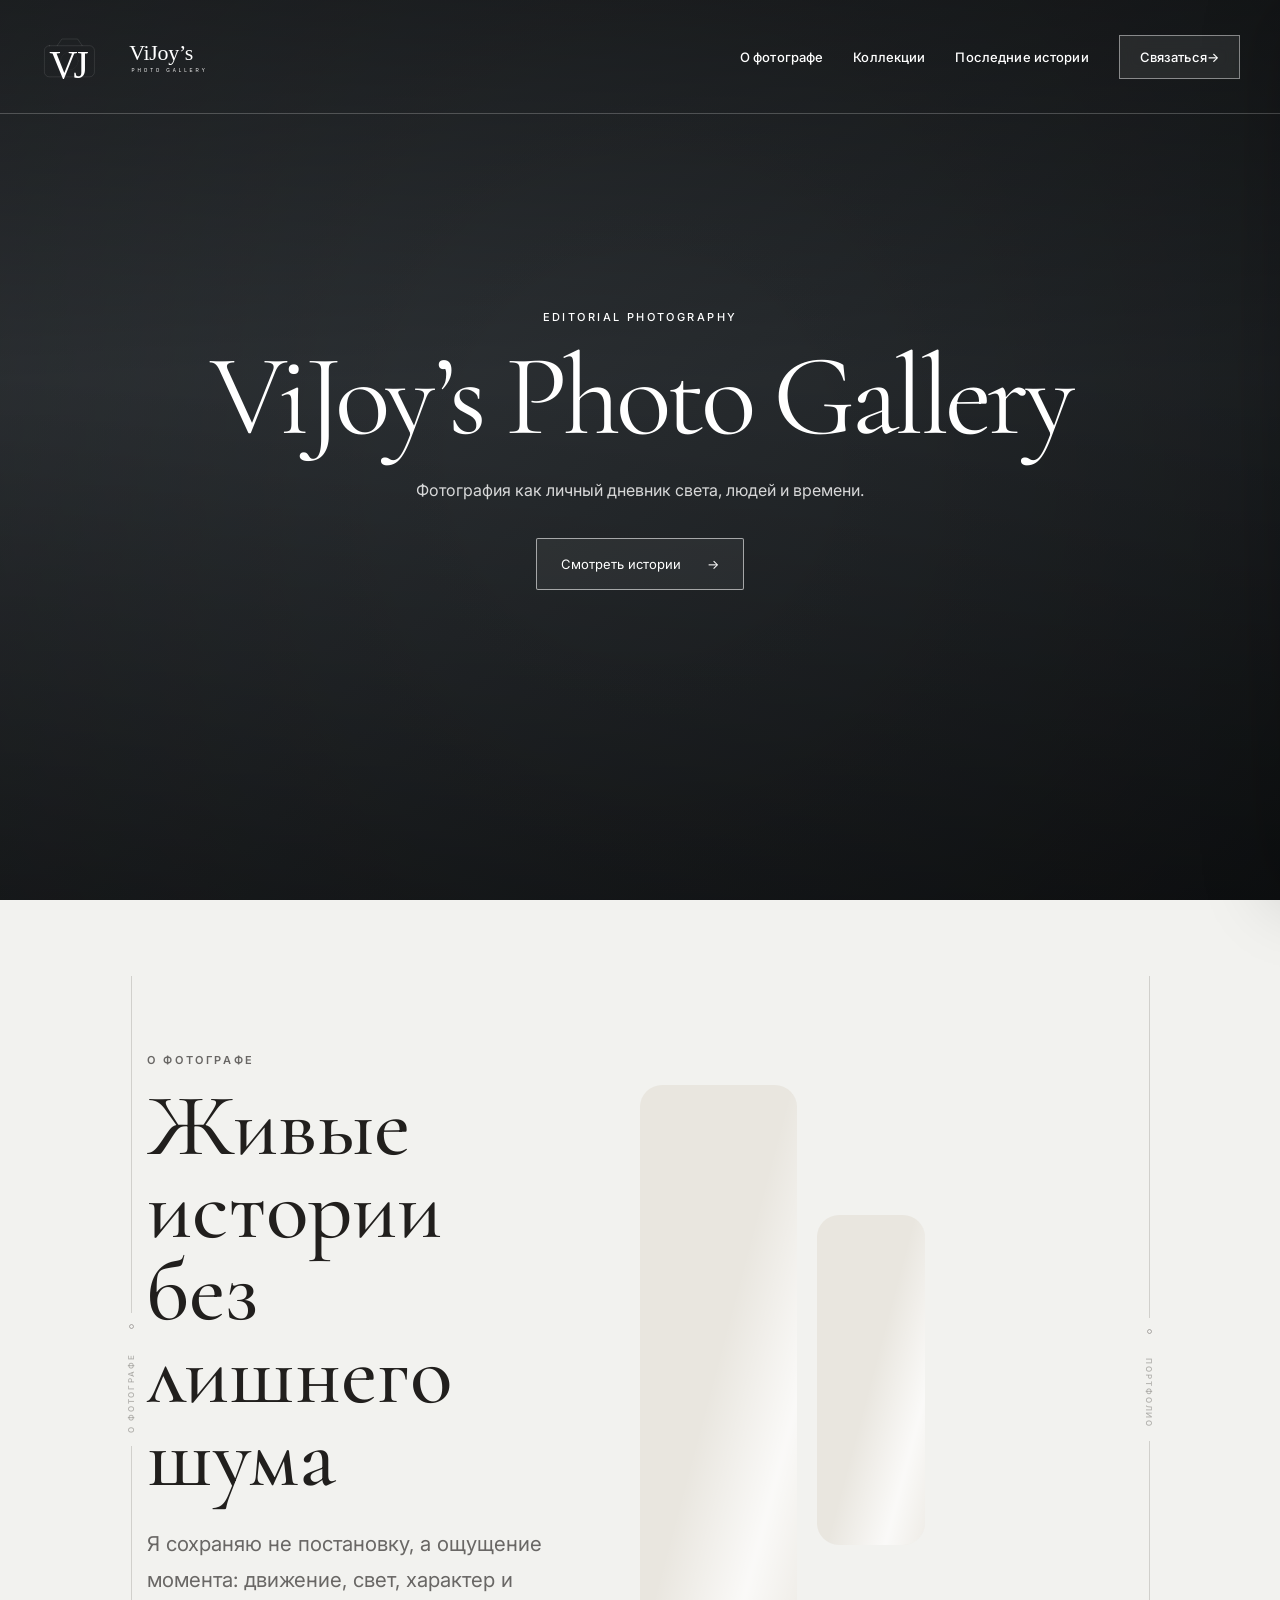
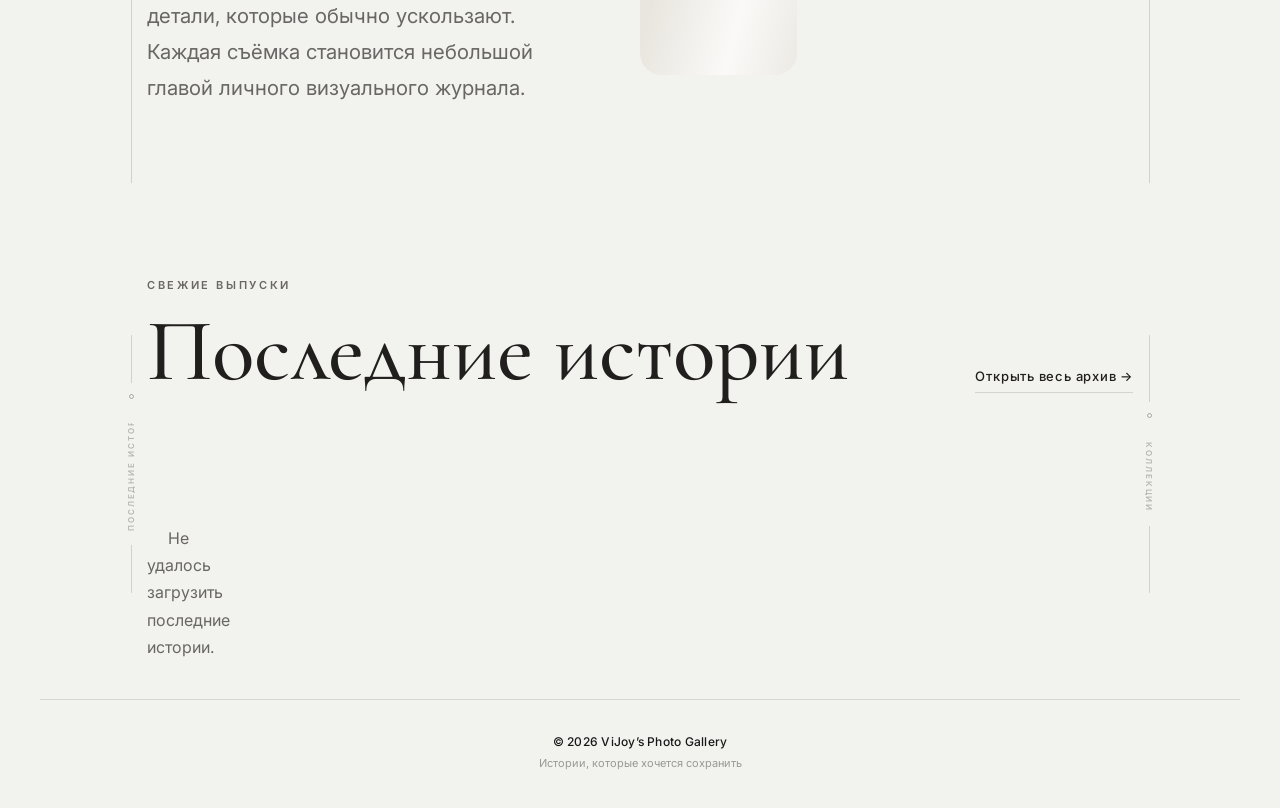
==== commit 5ac15a15: "Load narrower journal content width on home" ====
--- a/index.html
+++ b/index.html
@@ -16,6 +16,7 @@
     <link rel="stylesheet" href="css/page-edges.css">
     <link rel="stylesheet" href="css/home-stories-layout.css">
     <link rel="stylesheet" href="css/editorial-loading-motion.css">
+    <link rel="stylesheet" href="css/journal-content-width.css">
 </head>
 <body
     data-journal-page="home"
@@ -108,6 +109,7 @@
     <script src="js/public/EditorialLoadingMotion.js"></script>
     <script src="js/public/PageEdges.js"></script>
     <script src="js/public/JournalPages.js"></script>
+    <script src="js/public/HeroFocus.js"></script>
     <script src="js/public/HomeStoriesLayout.js"></script>
 </body>
-</html>
+</html>
--- a/css/journal-card-adjustments.css
+++ b/css/journal-card-adjustments.css
@@ -46,6 +46,103 @@
     border: 1px solid rgba(118, 96, 61, .08);
 }
 
+/*
+ * Compact archive cards use their own protected text columns.
+ * The image no longer overlaps the heading or description.
+ */
+.archive-grid .journal-collection-link.size-small .collection-card {
+    grid-template-columns: minmax(0, 46%) minmax(0, 54%);
+}
+
+.archive-grid .journal-collection-link.size-small .collection-card::after {
+    width: 42%;
+}
+
+.archive-grid .journal-collection-link.size-small:hover .collection-card::after {
+    width: 45%;
+}
+
+.archive-grid .journal-collection-link.size-small .collection-heading {
+    overflow: hidden;
+    padding: 24px 14px 8px 20px;
+}
+
+.archive-grid .journal-collection-link.size-small .collection-title {
+    max-width: 100%;
+    font-size: clamp(24px, 2vw, 32px);
+    line-height: .96;
+    overflow-wrap: anywhere;
+}
+
+.archive-grid .journal-collection-link.size-small .collection-description {
+    display: -webkit-box;
+    max-width: 100%;
+    margin-top: 12px;
+    overflow: hidden;
+    font-size: 10.5px;
+    line-height: 1.42;
+    -webkit-box-orient: vertical;
+    -webkit-line-clamp: 3;
+}
+
+.archive-grid .journal-collection-link.size-small .collection-glass {
+    margin: 18px 12px 18px 0;
+}
+
+.archive-grid .journal-collection-link.size-small .collection-footer {
+    min-height: 48px;
+    padding: 4px 12px 15px 20px;
+}
+
+.archive-grid .journal-collection-link.size-small .collection-arrow {
+    width: 32px;
+    height: 32px;
+    flex-basis: 32px;
+    font-size: 17px;
+}
+
+/* Medium cards keep a wider text area and a clean image boundary. */
+.archive-grid .journal-collection-link.size-medium .collection-card {
+    grid-template-columns: minmax(0, 42%) minmax(0, 58%);
+}
+
+.archive-grid .journal-collection-link.size-medium .collection-card::after {
+    width: 40%;
+}
+
+.archive-grid .journal-collection-link.size-medium:hover .collection-card::after {
+    width: 43%;
+}
+
+.archive-grid .journal-collection-link.size-medium .collection-heading {
+    overflow: hidden;
+    padding: 34px 22px 12px 28px;
+}
+
+.archive-grid .journal-collection-link.size-medium .collection-title {
+    max-width: 100%;
+    font-size: clamp(30px, 2.8vw, 44px);
+    overflow-wrap: anywhere;
+}
+
+.archive-grid .journal-collection-link.size-medium .collection-description {
+    display: -webkit-box;
+    max-width: 100%;
+    overflow: hidden;
+    font-size: 12px;
+    line-height: 1.52;
+    -webkit-box-orient: vertical;
+    -webkit-line-clamp: 5;
+}
+
+.archive-grid .journal-collection-link.size-medium .collection-glass {
+    margin: 24px 18px 24px 0;
+}
+
+.archive-grid .journal-collection-link.size-medium .collection-footer {
+    padding: 8px 18px 22px 28px;
+}
+
 /* Medium cards receive more breathing room without changing their width. */
 .journal-collection-link.size-medium .collection-heading {
     padding-top: 36px;
@@ -117,6 +214,28 @@
     }
 }
 
+@media (max-width: 900px) and (min-width: 761px) {
+    .archive-grid .journal-collection-link.size-small .collection-card,
+    .archive-grid .journal-collection-link.size-medium .collection-card {
+        grid-template-columns: minmax(0, 45%) minmax(0, 55%);
+    }
+
+    .archive-grid .journal-collection-link.size-small .collection-heading,
+    .archive-grid .journal-collection-link.size-medium .collection-heading {
+        padding-left: 20px;
+        padding-right: 14px;
+    }
+
+    .archive-grid .journal-collection-link.size-medium .collection-title {
+        font-size: clamp(27px, 3.8vw, 36px);
+    }
+
+    .archive-grid .journal-collection-link.size-small .collection-glass,
+    .archive-grid .journal-collection-link.size-medium .collection-glass {
+        margin-right: 10px;
+    }
+}
+
 @media (max-width: 760px) {
     .latest-stories-grid,
     .archive-grid {
@@ -130,27 +249,65 @@
         grid-row: auto;
     }
 
+    .archive-grid .journal-collection-link.size-small .collection-card,
+    .archive-grid .journal-collection-link.size-medium .collection-card,
     .journal-collection-link.size-large .collection-card {
         grid-template-columns: 1fr;
-    }
-
+        grid-template-rows: auto minmax(260px, 62vw) auto;
+    }
+
+    .archive-grid .journal-collection-link.size-small .collection-card::after,
+    .archive-grid .journal-collection-link.size-medium .collection-card::after {
+        inset: auto 0 0;
+        width: 100%;
+        height: 48%;
+    }
+
+    .archive-grid .journal-collection-link.size-small:hover .collection-card::after,
+    .archive-grid .journal-collection-link.size-medium:hover .collection-card::after {
+        width: 100%;
+        height: 52%;
+    }
+
+    .archive-grid .journal-collection-link.size-small .collection-heading,
+    .archive-grid .journal-collection-link.size-medium .collection-heading,
     .journal-collection-link.size-large .collection-heading {
+        grid-column: 1;
+        grid-row: 1;
         padding: 30px 26px 18px;
     }
 
+    .archive-grid .journal-collection-link.size-small .collection-title,
+    .archive-grid .journal-collection-link.size-medium .collection-title,
     .journal-collection-link.size-large .collection-title {
         font-size: clamp(36px, 12vw, 56px);
     }
 
+    .archive-grid .journal-collection-link.size-small .collection-description,
+    .archive-grid .journal-collection-link.size-medium .collection-description,
     .journal-collection-link.size-large .collection-description {
+        display: block;
         max-width: 360px;
-    }
-
+        overflow: visible;
+        font-size: 13px;
+        line-height: 1.55;
+        -webkit-line-clamp: unset;
+    }
+
+    .archive-grid .journal-collection-link.size-small .collection-glass,
+    .archive-grid .journal-collection-link.size-medium .collection-glass,
     .journal-collection-link.size-large .collection-glass {
+        grid-column: 1;
+        grid-row: 2;
         margin: 0 12px 18px 18px;
     }
 
+    .archive-grid .journal-collection-link.size-small .collection-footer,
+    .archive-grid .journal-collection-link.size-medium .collection-footer,
     .journal-collection-link.size-large .collection-footer {
+        grid-column: 1;
+        grid-row: 3;
+        min-height: 0;
         padding: 6px 26px 24px;
     }
-}
+}
--- a/css/journal-content-width.css
+++ b/css/journal-content-width.css
@@ -0,0 +1,17 @@
+:root {
+    --journal-content-max: 992px;
+}
+
+/*
+ * The editorial body is 80% of its previous desktop width.
+ * Header, navigation, full-bleed Hero backgrounds and footer remain unchanged.
+ */
+@media (min-width: 1121px) {
+    body[data-journal-page] .journal-shell,
+    body[data-journal-page="collection"] .collection-issue-copy {
+        width: min(
+            var(--journal-content-max),
+            calc(80% - 38px)
+        );
+    }
+}
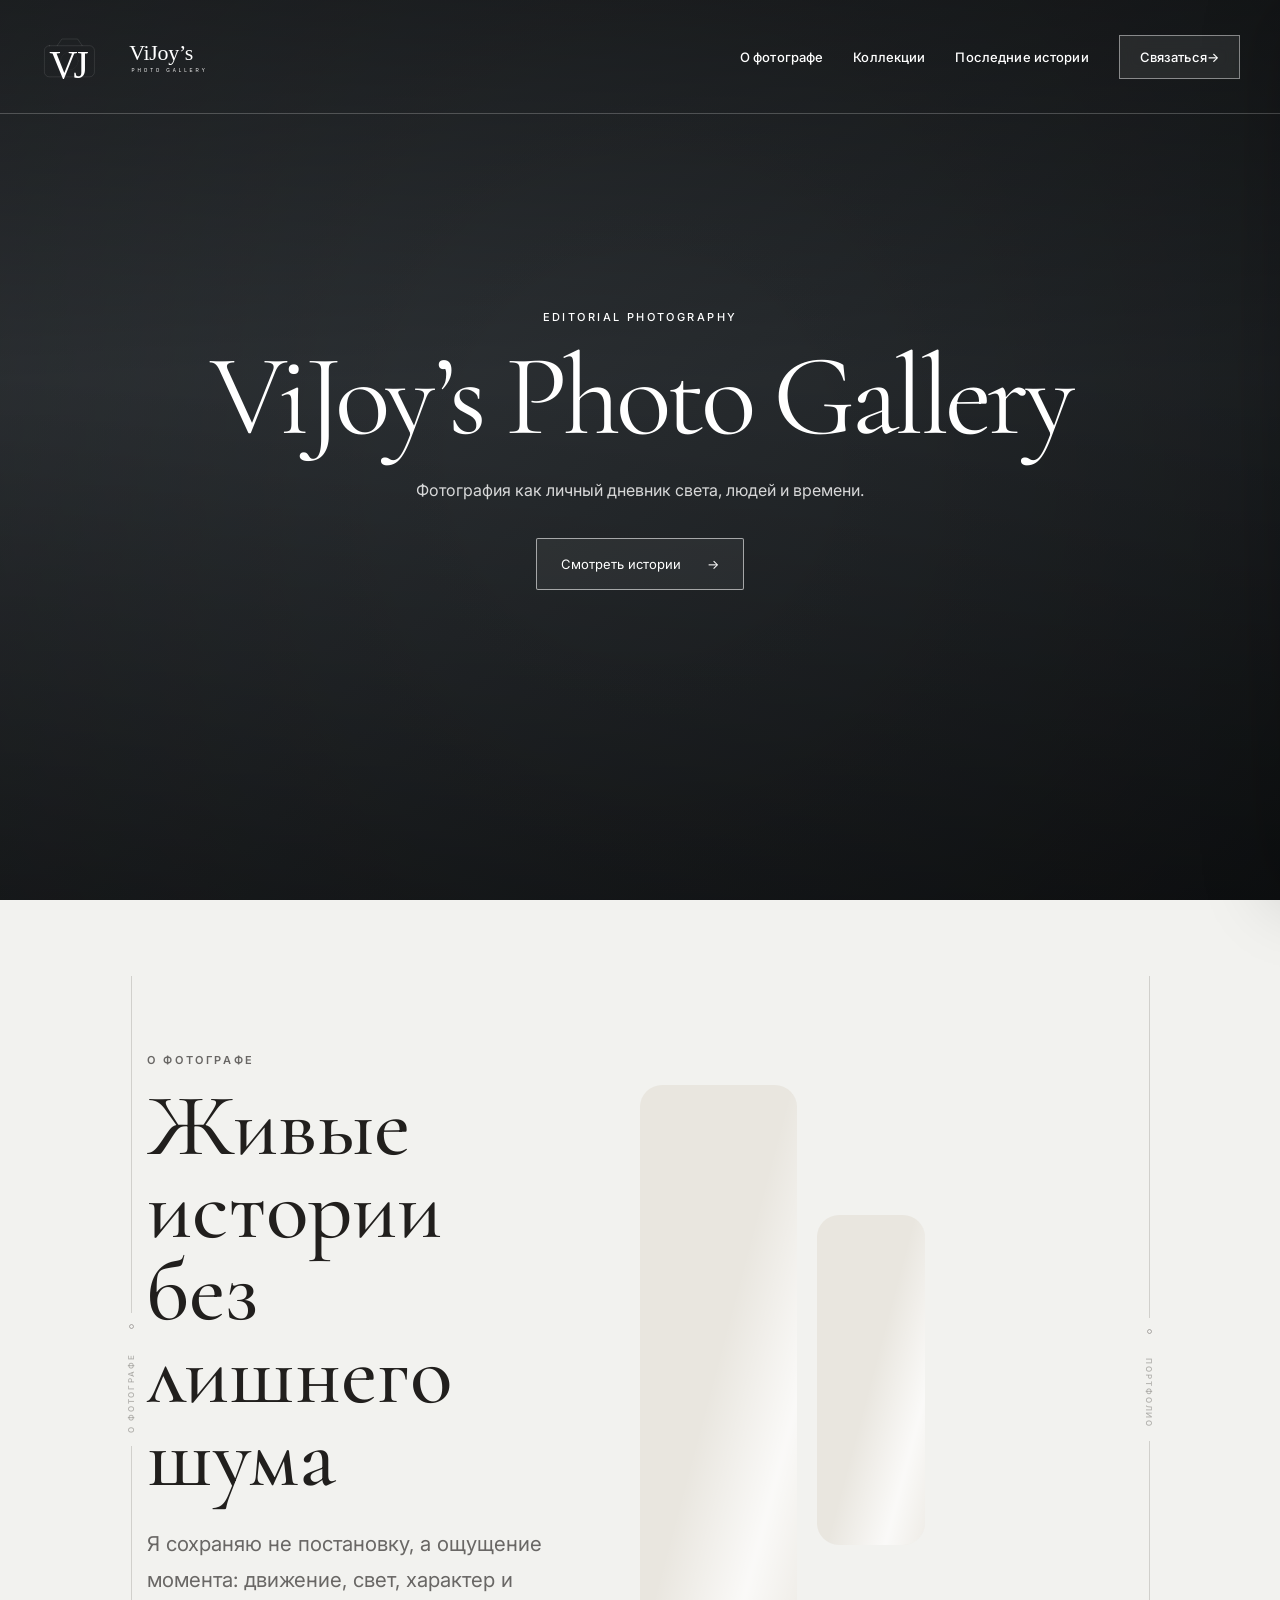
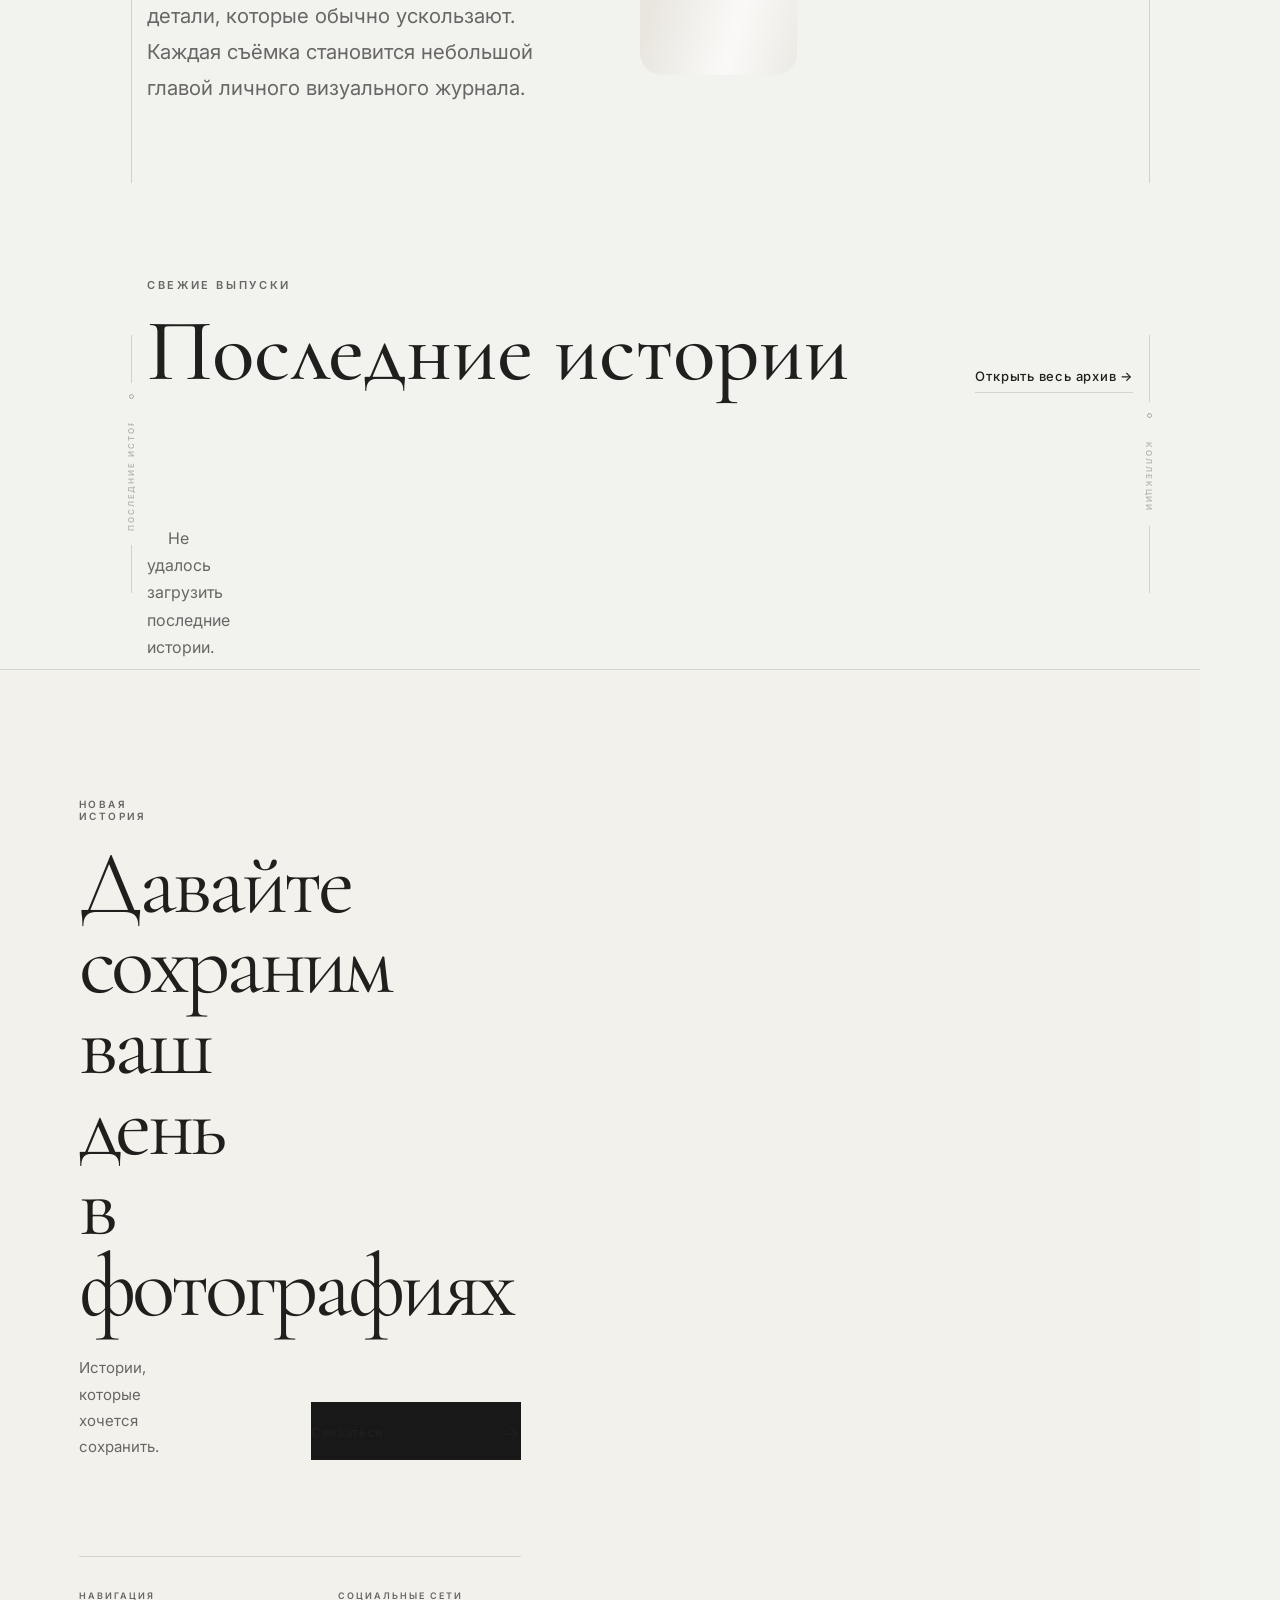
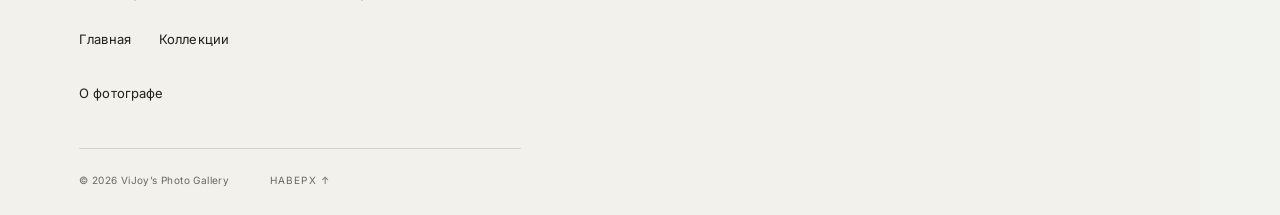
==== commit 6d118d80: "Add editorial footer to homepage" ====
--- a/index.html
+++ b/index.html
@@ -17,6 +17,7 @@
     <link rel="stylesheet" href="css/home-stories-layout.css">
     <link rel="stylesheet" href="css/editorial-loading-motion.css">
     <link rel="stylesheet" href="css/journal-content-width.css">
+    <link rel="stylesheet" href="css/editorial-footer.css">
 </head>
 <body
     data-journal-page="home"
@@ -81,11 +82,43 @@
         </section>
     </main>
 
-    <footer class="site-footer">
-        <div class="site-footer-socials" aria-label="Социальные сети"></div>
-        <div class="site-footer-copy">
-            <p>© 2026 ViJoy’s Photo Gallery</p>
-            <span>Истории, которые хочется сохранить</span>
+    <footer class="site-footer editorial-footer">
+        <div class="editorial-footer-inner">
+            <div class="editorial-footer-main">
+                <div>
+                    <small class="editorial-footer-kicker">Новая история</small>
+                    <h2 class="editorial-footer-title">Давайте сохраним ваш день в фотографиях</h2>
+                    <p class="editorial-footer-description">Истории, которые хочется сохранить.</p>
+                </div>
+                <a class="editorial-footer-contact contact-link" href="#contactDrawer" aria-controls="contactDrawer" aria-expanded="false">
+                    Связаться <span aria-hidden="true">→</span>
+                </a>
+            </div>
+
+            <div class="editorial-footer-links">
+                <div class="editorial-footer-group">
+                    <small>Навигация</small>
+                    <nav class="editorial-footer-nav" aria-label="Навигация в подвале">
+                        <a href="./">Главная</a>
+                        <a href="collections.html">Коллекции</a>
+                        <a href="#about">О фотографе</a>
+                    </nav>
+                </div>
+                <div class="editorial-footer-group">
+                    <small>Социальные сети</small>
+                    <div class="editorial-footer-socials site-footer-socials" aria-label="Социальные сети">
+                        <a aria-label="Telegram" hidden>Telegram</a>
+                        <a aria-label="VK" hidden>VK</a>
+                        <a aria-label="Instagram" hidden>Instagram</a>
+                    </div>
+                </div>
+            </div>
+
+            <div class="editorial-footer-bottom">
+                <p class="editorial-footer-copy">© 2026 ViJoy’s Photo Gallery</p>
+                <span class="editorial-footer-location" hidden></span>
+                <a class="editorial-footer-top" href="#homeHero">Наверх ↑</a>
+            </div>
         </div>
     </footer>
 
--- a/css/editorial-footer.css
+++ b/css/editorial-footer.css
@@ -0,0 +1,202 @@
+.site-footer.editorial-footer {
+    position: relative;
+    z-index: 1;
+    margin: 0;
+    padding: clamp(72px, 10vw, 130px) 0 28px;
+    border-top: 1px solid var(--journal-line);
+    color: var(--journal-ink);
+    background: rgba(242, 240, 235, .72);
+}
+
+.editorial-footer-inner {
+    width: min(var(--journal-content-max, 992px), calc(80% - 38px));
+    margin: 0 auto;
+}
+
+.editorial-footer-main {
+    display: grid;
+    grid-template-columns: minmax(0, 1.45fr) minmax(210px, .55fr);
+    gap: clamp(50px, 9vw, 120px);
+    align-items: end;
+    padding-bottom: clamp(58px, 8vw, 96px);
+}
+
+.editorial-footer-kicker {
+    display: block;
+    margin-bottom: 22px;
+    color: var(--journal-soft);
+    font: 600 10px/1.2 Inter, sans-serif;
+    letter-spacing: .24em;
+    text-transform: uppercase;
+}
+
+.editorial-footer-title {
+    max-width: 720px;
+    margin: 0;
+    color: var(--journal-ink);
+    font-family: "Cormorant Garamond", serif;
+    font-size: clamp(52px, 7vw, 92px);
+    font-weight: 400;
+    letter-spacing: -.045em;
+    line-height: .9;
+}
+
+.editorial-footer-description {
+    max-width: 540px;
+    margin: 28px 0 0;
+    color: var(--journal-soft);
+    font: 400 15px/1.75 Inter, sans-serif;
+}
+
+.editorial-footer-contact {
+    display: inline-flex;
+    align-items: center;
+    justify-content: space-between;
+    gap: 28px;
+    width: 100%;
+    padding: 18px 0 13px;
+    border-bottom: 1px solid rgba(33, 31, 29, .58);
+    color: var(--journal-ink);
+    font: 500 13px/1.2 Inter, sans-serif;
+    letter-spacing: .05em;
+    text-decoration: none;
+    transition: opacity .25s ease;
+}
+
+.editorial-footer-contact span {
+    font-size: 22px;
+    font-weight: 300;
+    transition: transform .25s ease;
+}
+
+.editorial-footer-contact:hover,
+.editorial-footer-contact:focus-visible {
+    opacity: .62;
+}
+
+.editorial-footer-contact:hover span,
+.editorial-footer-contact:focus-visible span {
+    transform: translateX(5px);
+}
+
+.editorial-footer-links {
+    display: grid;
+    grid-template-columns: 1fr 1fr;
+    gap: 28px clamp(34px, 6vw, 80px);
+    padding: 34px 0;
+    border-top: 1px solid var(--journal-line);
+    border-bottom: 1px solid var(--journal-line);
+}
+
+.editorial-footer-group small {
+    display: block;
+    margin-bottom: 16px;
+    color: var(--journal-soft);
+    font: 600 9px/1.2 Inter, sans-serif;
+    letter-spacing: .22em;
+    text-transform: uppercase;
+}
+
+.editorial-footer-nav,
+.editorial-footer-socials {
+    display: flex;
+    flex-wrap: wrap;
+    gap: 12px 28px;
+}
+
+.editorial-footer-nav a,
+.editorial-footer-socials a {
+    color: var(--journal-ink);
+    font: 400 13px/1.4 Inter, sans-serif;
+    text-decoration: none;
+    transition: opacity .25s ease;
+}
+
+.editorial-footer-nav a:hover,
+.editorial-footer-socials a:hover {
+    opacity: .55;
+}
+
+.editorial-footer-socials a[hidden] {
+    display: none;
+}
+
+.editorial-footer-bottom {
+    display: grid;
+    grid-template-columns: 1fr auto 1fr;
+    gap: 24px;
+    align-items: center;
+    padding-top: 24px;
+    color: var(--journal-soft);
+    font: 400 10px/1.4 Inter, sans-serif;
+    letter-spacing: .04em;
+}
+
+.editorial-footer-copy {
+    margin: 0;
+}
+
+.editorial-footer-location {
+    text-align: center;
+}
+
+.editorial-footer-top {
+    justify-self: end;
+    color: inherit;
+    text-decoration: none;
+    text-transform: uppercase;
+    letter-spacing: .12em;
+}
+
+@media (max-width: 1120px) {
+    .editorial-footer-inner {
+        width: min(992px, calc(100% - 48px));
+    }
+}
+
+@media (max-width: 760px) {
+    .site-footer.editorial-footer {
+        padding-top: 68px;
+    }
+
+    .editorial-footer-inner {
+        width: calc(100% - 36px);
+    }
+
+    .editorial-footer-main {
+        grid-template-columns: 1fr;
+        gap: 38px;
+        padding-bottom: 58px;
+    }
+
+    .editorial-footer-title {
+        font-size: clamp(48px, 14vw, 68px);
+    }
+
+    .editorial-footer-links {
+        grid-template-columns: 1fr;
+    }
+
+    .editorial-footer-bottom {
+        grid-template-columns: 1fr;
+        gap: 10px;
+    }
+
+    .editorial-footer-location {
+        text-align: left;
+    }
+
+    .editorial-footer-top {
+        justify-self: start;
+        margin-top: 8px;
+    }
+}
+
+@media (prefers-reduced-motion: reduce) {
+    .editorial-footer-contact,
+    .editorial-footer-contact span,
+    .editorial-footer-nav a,
+    .editorial-footer-socials a {
+        transition: none;
+    }
+}
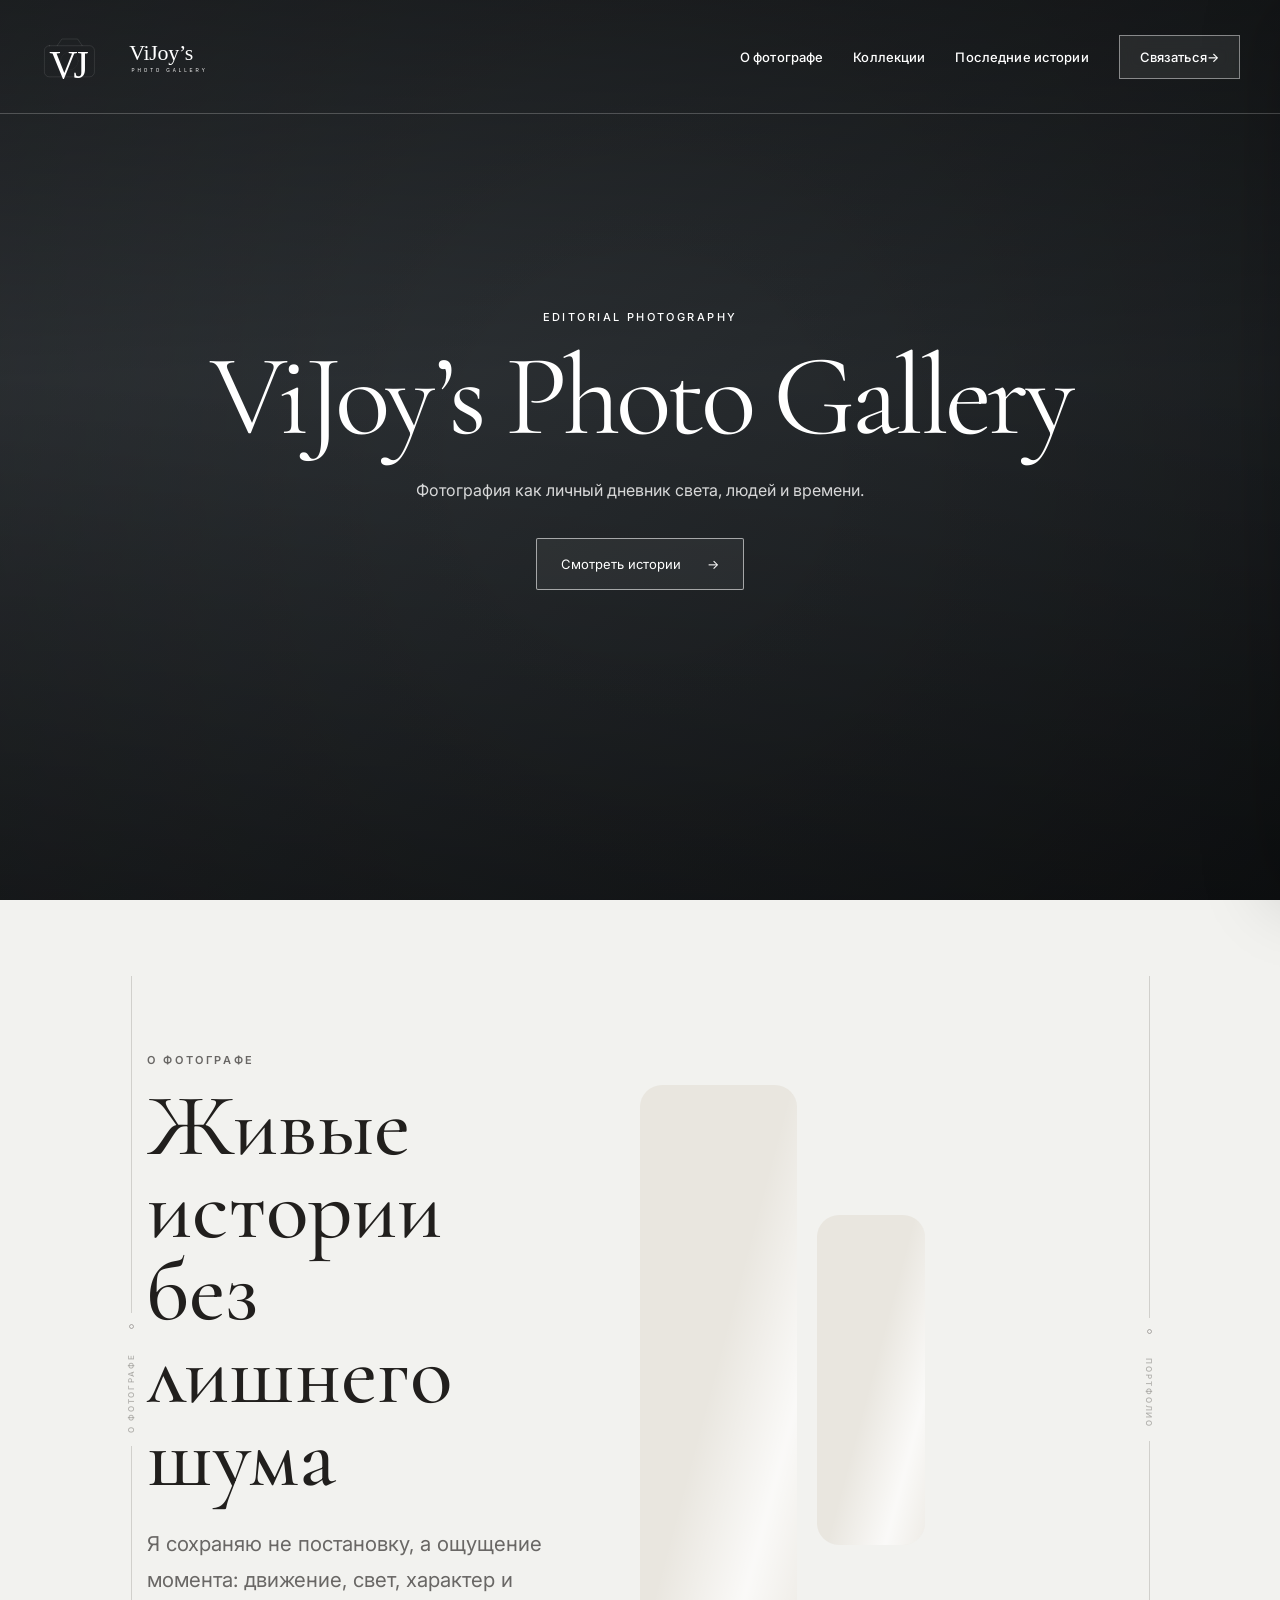
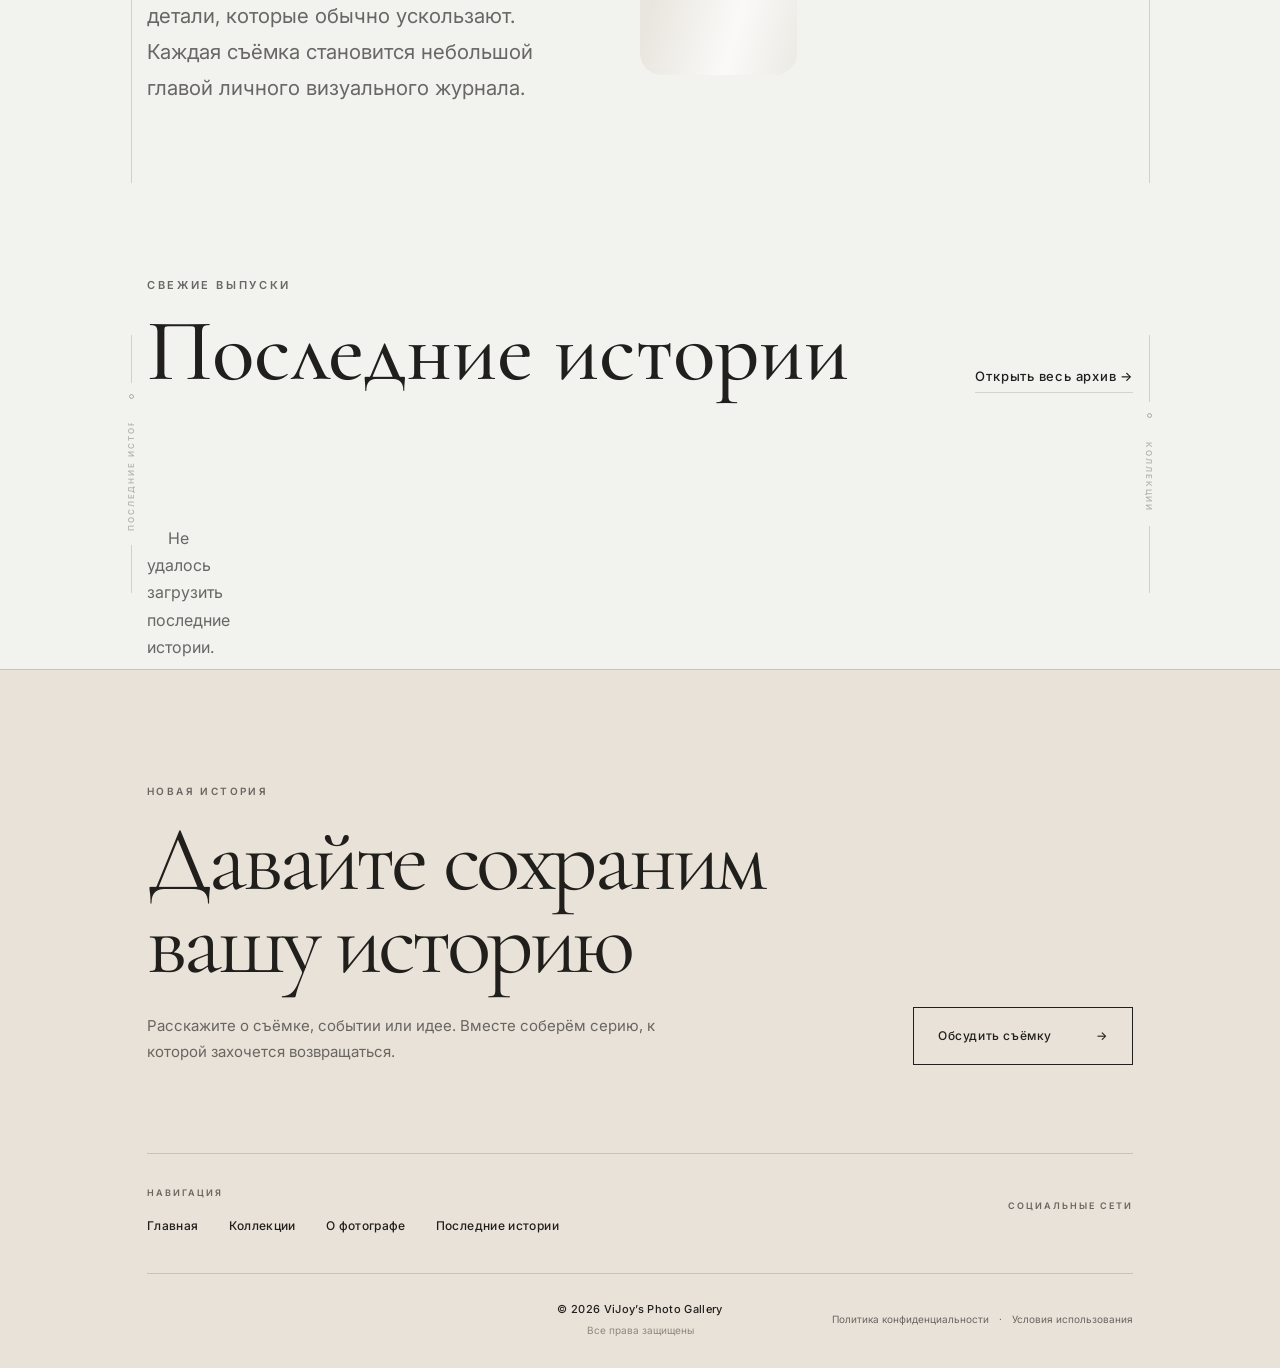
==== commit dcc0f89c: "Use shared editorial footer on home" ====
--- a/index.html
+++ b/index.html
@@ -82,45 +82,7 @@
         </section>
     </main>
 
-    <footer class="site-footer editorial-footer">
-        <div class="editorial-footer-inner">
-            <div class="editorial-footer-main">
-                <div>
-                    <small class="editorial-footer-kicker">Новая история</small>
-                    <h2 class="editorial-footer-title">Давайте сохраним ваш день в фотографиях</h2>
-                    <p class="editorial-footer-description">Истории, которые хочется сохранить.</p>
-                </div>
-                <a class="editorial-footer-contact contact-link" href="#contactDrawer" aria-controls="contactDrawer" aria-expanded="false">
-                    Связаться <span aria-hidden="true">→</span>
-                </a>
-            </div>
-
-            <div class="editorial-footer-links">
-                <div class="editorial-footer-group">
-                    <small>Навигация</small>
-                    <nav class="editorial-footer-nav" aria-label="Навигация в подвале">
-                        <a href="./">Главная</a>
-                        <a href="collections.html">Коллекции</a>
-                        <a href="#about">О фотографе</a>
-                    </nav>
-                </div>
-                <div class="editorial-footer-group">
-                    <small>Социальные сети</small>
-                    <div class="editorial-footer-socials site-footer-socials" aria-label="Социальные сети">
-                        <a aria-label="Telegram" hidden>Telegram</a>
-                        <a aria-label="VK" hidden>VK</a>
-                        <a aria-label="Instagram" hidden>Instagram</a>
-                    </div>
-                </div>
-            </div>
-
-            <div class="editorial-footer-bottom">
-                <p class="editorial-footer-copy">© 2026 ViJoy’s Photo Gallery</p>
-                <span class="editorial-footer-location" hidden></span>
-                <a class="editorial-footer-top" href="#homeHero">Наверх ↑</a>
-            </div>
-        </div>
-    </footer>
+    <footer class="site-footer"></footer>
 
     <section id="maintenanceScreen" class="maintenance-screen" hidden aria-live="polite">
         <div class="maintenance-card">
@@ -135,6 +97,7 @@
     <script src="js/menu.js"></script>
     <script src="js/publicConfig.js"></script>
     <script src="js/public/PublicApi.js"></script>
+    <script src="js/public/EditorialFooter.js"></script>
     <script src="js/public/ContactDrawer.js"></script>
     <script src="js/public/SiteIdentity.js"></script>
     <script src="js/public/MaintenanceMode.js"></script>
@@ -145,4 +108,4 @@
     <script src="js/public/HeroFocus.js"></script>
     <script src="js/public/HomeStoriesLayout.js"></script>
 </body>
-</html>+</html>
--- a/css/editorial-footer.css
+++ b/css/editorial-footer.css
@@ -1,11 +1,19 @@
-.site-footer.editorial-footer {
-    position: relative;
-    z-index: 1;
+:root {
+    --editorial-footer-paper: #e8e2d9;
+    --editorial-footer-ink: #211f1c;
+    --editorial-footer-soft: rgba(33, 31, 28, .64);
+    --editorial-footer-line: rgba(33, 31, 28, .16);
+}
+
+body[data-journal-page] .site-footer.editorial-footer {
+    display: block;
+    width: 100%;
     margin: 0;
-    padding: clamp(72px, 10vw, 130px) 0 28px;
-    border-top: 1px solid var(--journal-line);
-    color: var(--journal-ink);
-    background: rgba(242, 240, 235, .72);
+    padding: 0;
+    border-top: 1px solid var(--editorial-footer-line);
+    color: var(--editorial-footer-ink);
+    background: var(--editorial-footer-paper);
+    font-family: Inter, sans-serif;
 }
 
 .editorial-footer-inner {
@@ -15,137 +23,196 @@
 
 .editorial-footer-main {
     display: grid;
-    grid-template-columns: minmax(0, 1.45fr) minmax(210px, .55fr);
-    gap: clamp(50px, 9vw, 120px);
+    grid-template-columns: minmax(0, 1fr) auto;
     align-items: end;
-    padding-bottom: clamp(58px, 8vw, 96px);
+    gap: clamp(40px, 8vw, 110px);
+    padding: clamp(68px, 9vw, 118px) 0 clamp(54px, 7vw, 88px);
+    border-bottom: 1px solid var(--editorial-footer-line);
 }
 
 .editorial-footer-kicker {
     display: block;
     margin-bottom: 22px;
-    color: var(--journal-soft);
+    color: var(--editorial-footer-soft);
     font: 600 10px/1.2 Inter, sans-serif;
     letter-spacing: .24em;
     text-transform: uppercase;
 }
 
 .editorial-footer-title {
-    max-width: 720px;
+    max-width: 760px;
     margin: 0;
-    color: var(--journal-ink);
+    color: var(--editorial-footer-ink);
     font-family: "Cormorant Garamond", serif;
-    font-size: clamp(52px, 7vw, 92px);
+    font-size: clamp(52px, 7.2vw, 94px);
     font-weight: 400;
     letter-spacing: -.045em;
     line-height: .9;
 }
 
 .editorial-footer-description {
-    max-width: 540px;
+    max-width: 520px;
     margin: 28px 0 0;
-    color: var(--journal-soft);
+    color: var(--editorial-footer-soft);
     font: 400 15px/1.75 Inter, sans-serif;
 }
 
-.editorial-footer-contact {
+.editorial-footer-contact.contact-link {
     display: inline-flex;
     align-items: center;
     justify-content: space-between;
-    gap: 28px;
-    width: 100%;
-    padding: 18px 0 13px;
-    border-bottom: 1px solid rgba(33, 31, 29, .58);
-    color: var(--journal-ink);
-    font: 500 13px/1.2 Inter, sans-serif;
+    gap: 34px;
+    min-width: 220px;
+    min-height: 58px;
+    padding: 0 24px;
+    border: 1px solid var(--editorial-footer-ink);
+    color: var(--editorial-footer-ink);
+    background: transparent;
+    font: 500 12px/1.2 Inter, sans-serif;
     letter-spacing: .05em;
     text-decoration: none;
-    transition: opacity .25s ease;
-}
-
-.editorial-footer-contact span {
-    font-size: 22px;
-    font-weight: 300;
-    transition: transform .25s ease;
-}
-
-.editorial-footer-contact:hover,
-.editorial-footer-contact:focus-visible {
-    opacity: .62;
-}
-
-.editorial-footer-contact:hover span,
-.editorial-footer-contact:focus-visible span {
-    transform: translateX(5px);
+    white-space: nowrap;
+}
+
+.editorial-footer-contact.contact-link::after {
+    display: none;
+}
+
+.editorial-footer-contact.contact-link:hover,
+.editorial-footer-contact.contact-link:focus-visible {
+    color: var(--editorial-footer-paper);
+    background: var(--editorial-footer-ink);
+    transform: translateY(-2px);
 }
 
 .editorial-footer-links {
-    display: grid;
-    grid-template-columns: 1fr 1fr;
-    gap: 28px clamp(34px, 6vw, 80px);
+    display: flex;
+    align-items: center;
+    justify-content: space-between;
+    gap: 34px;
     padding: 34px 0;
-    border-top: 1px solid var(--journal-line);
-    border-bottom: 1px solid var(--journal-line);
+    border-bottom: 1px solid var(--editorial-footer-line);
+}
+
+.editorial-footer-group {
+    min-width: 0;
 }
 
 .editorial-footer-group small {
     display: block;
-    margin-bottom: 16px;
-    color: var(--journal-soft);
+    margin-bottom: 14px;
+    color: var(--editorial-footer-soft);
     font: 600 9px/1.2 Inter, sans-serif;
     letter-spacing: .22em;
     text-transform: uppercase;
 }
 
-.editorial-footer-nav,
+.editorial-footer-nav {
+    display: flex;
+    align-items: center;
+    flex-wrap: wrap;
+    gap: 10px 30px;
+}
+
+.editorial-footer-nav a {
+    min-height: auto;
+    padding: 6px 0;
+    color: var(--editorial-footer-ink);
+    font: 500 12px/1.2 Inter, sans-serif;
+    letter-spacing: .03em;
+    text-decoration: none;
+}
+
 .editorial-footer-socials {
     display: flex;
-    flex-wrap: wrap;
-    gap: 12px 28px;
-}
-
-.editorial-footer-nav a,
+    align-items: center;
+    justify-content: flex-end;
+    gap: 10px;
+}
+
 .editorial-footer-socials a {
-    color: var(--journal-ink);
-    font: 400 13px/1.4 Inter, sans-serif;
-    text-decoration: none;
-    transition: opacity .25s ease;
-}
-
-.editorial-footer-nav a:hover,
-.editorial-footer-socials a:hover {
-    opacity: .55;
+    display: inline-flex;
+    align-items: center;
+    justify-content: center;
+    width: 42px;
+    height: 42px;
+    border: 1px solid var(--editorial-footer-line);
+    border-radius: 50%;
+    color: var(--editorial-footer-ink);
+    background: transparent;
+    text-decoration: none;
+    transition: color .25s ease, background .25s ease, border-color .25s ease, transform .25s ease;
 }
 
 .editorial-footer-socials a[hidden] {
     display: none;
+}
+
+.editorial-footer-socials a:hover,
+.editorial-footer-socials a:focus-visible {
+    border-color: var(--editorial-footer-ink);
+    color: var(--editorial-footer-paper);
+    background: var(--editorial-footer-ink);
+    transform: translateY(-2px);
+}
+
+.editorial-social-monogram {
+    font: 600 10px/1 Inter, sans-serif;
+    letter-spacing: .04em;
 }
 
 .editorial-footer-bottom {
     display: grid;
     grid-template-columns: 1fr auto 1fr;
+    align-items: center;
     gap: 24px;
-    align-items: center;
-    padding-top: 24px;
-    color: var(--journal-soft);
+    min-height: 94px;
+    padding: 24px 0 28px;
+}
+
+.editorial-footer-location {
+    justify-self: start;
+    color: var(--editorial-footer-soft);
     font: 400 10px/1.4 Inter, sans-serif;
-    letter-spacing: .04em;
-}
-
-.editorial-footer-copy {
+}
+
+.editorial-footer-location[hidden] {
+    visibility: hidden;
+}
+
+body[data-journal-page] .site-footer-copy {
+    grid-column: 2;
+    justify-self: center;
+    text-align: center;
+}
+
+body[data-journal-page] .site-footer-copy p {
     margin: 0;
-}
-
-.editorial-footer-location {
-    text-align: center;
-}
-
-.editorial-footer-top {
+    color: var(--editorial-footer-ink);
+    font: 500 11px/1.3 Inter, sans-serif;
+    letter-spacing: .03em;
+}
+
+body[data-journal-page] .site-footer-copy span {
+    display: block;
+    margin-top: 7px;
+    color: var(--editorial-footer-soft);
+    font: 400 10px/1.3 Inter, sans-serif;
+}
+
+body[data-journal-page] .site-footer-legal {
+    grid-column: 3;
+    display: flex;
+    align-items: center;
     justify-self: end;
+    gap: 10px;
+    color: var(--editorial-footer-soft);
+    font: 400 10px/1.4 Inter, sans-serif;
+}
+
+body[data-journal-page] .site-footer-legal a {
     color: inherit;
     text-decoration: none;
-    text-transform: uppercase;
-    letter-spacing: .12em;
 }
 
 @media (max-width: 1120px) {
@@ -155,48 +222,59 @@
 }
 
 @media (max-width: 760px) {
-    .site-footer.editorial-footer {
-        padding-top: 68px;
-    }
-
     .editorial-footer-inner {
-        width: calc(100% - 36px);
+        width: calc(100% - 28px);
     }
 
     .editorial-footer-main {
         grid-template-columns: 1fr;
-        gap: 38px;
-        padding-bottom: 58px;
+        align-items: start;
+        gap: 34px;
+        padding-top: 62px;
     }
 
     .editorial-footer-title {
-        font-size: clamp(48px, 14vw, 68px);
+        font-size: clamp(48px, 15vw, 72px);
+    }
+
+    .editorial-footer-contact.contact-link {
+        width: 100%;
+        min-width: 0;
     }
 
     .editorial-footer-links {
-        grid-template-columns: 1fr;
+        align-items: flex-start;
+        flex-direction: column;
+    }
+
+    .editorial-footer-nav {
+        gap: 10px 22px;
     }
 
     .editorial-footer-bottom {
-        grid-template-columns: 1fr;
-        gap: 10px;
-    }
-
-    .editorial-footer-location {
-        text-align: left;
-    }
-
-    .editorial-footer-top {
-        justify-self: start;
-        margin-top: 8px;
+        display: flex;
+        align-items: center;
+        flex-direction: column;
+        min-height: 0;
+        padding: 28px 0 34px;
+        text-align: center;
+    }
+
+    .editorial-footer-location,
+    body[data-journal-page] .site-footer-copy,
+    body[data-journal-page] .site-footer-legal {
+        justify-self: auto;
+    }
+
+    body[data-journal-page] .site-footer-legal {
+        flex-wrap: wrap;
+        justify-content: center;
     }
 }
 
 @media (prefers-reduced-motion: reduce) {
-    .editorial-footer-contact,
-    .editorial-footer-contact span,
-    .editorial-footer-nav a,
+    .editorial-footer-contact.contact-link,
     .editorial-footer-socials a {
         transition: none;
     }
-}+}
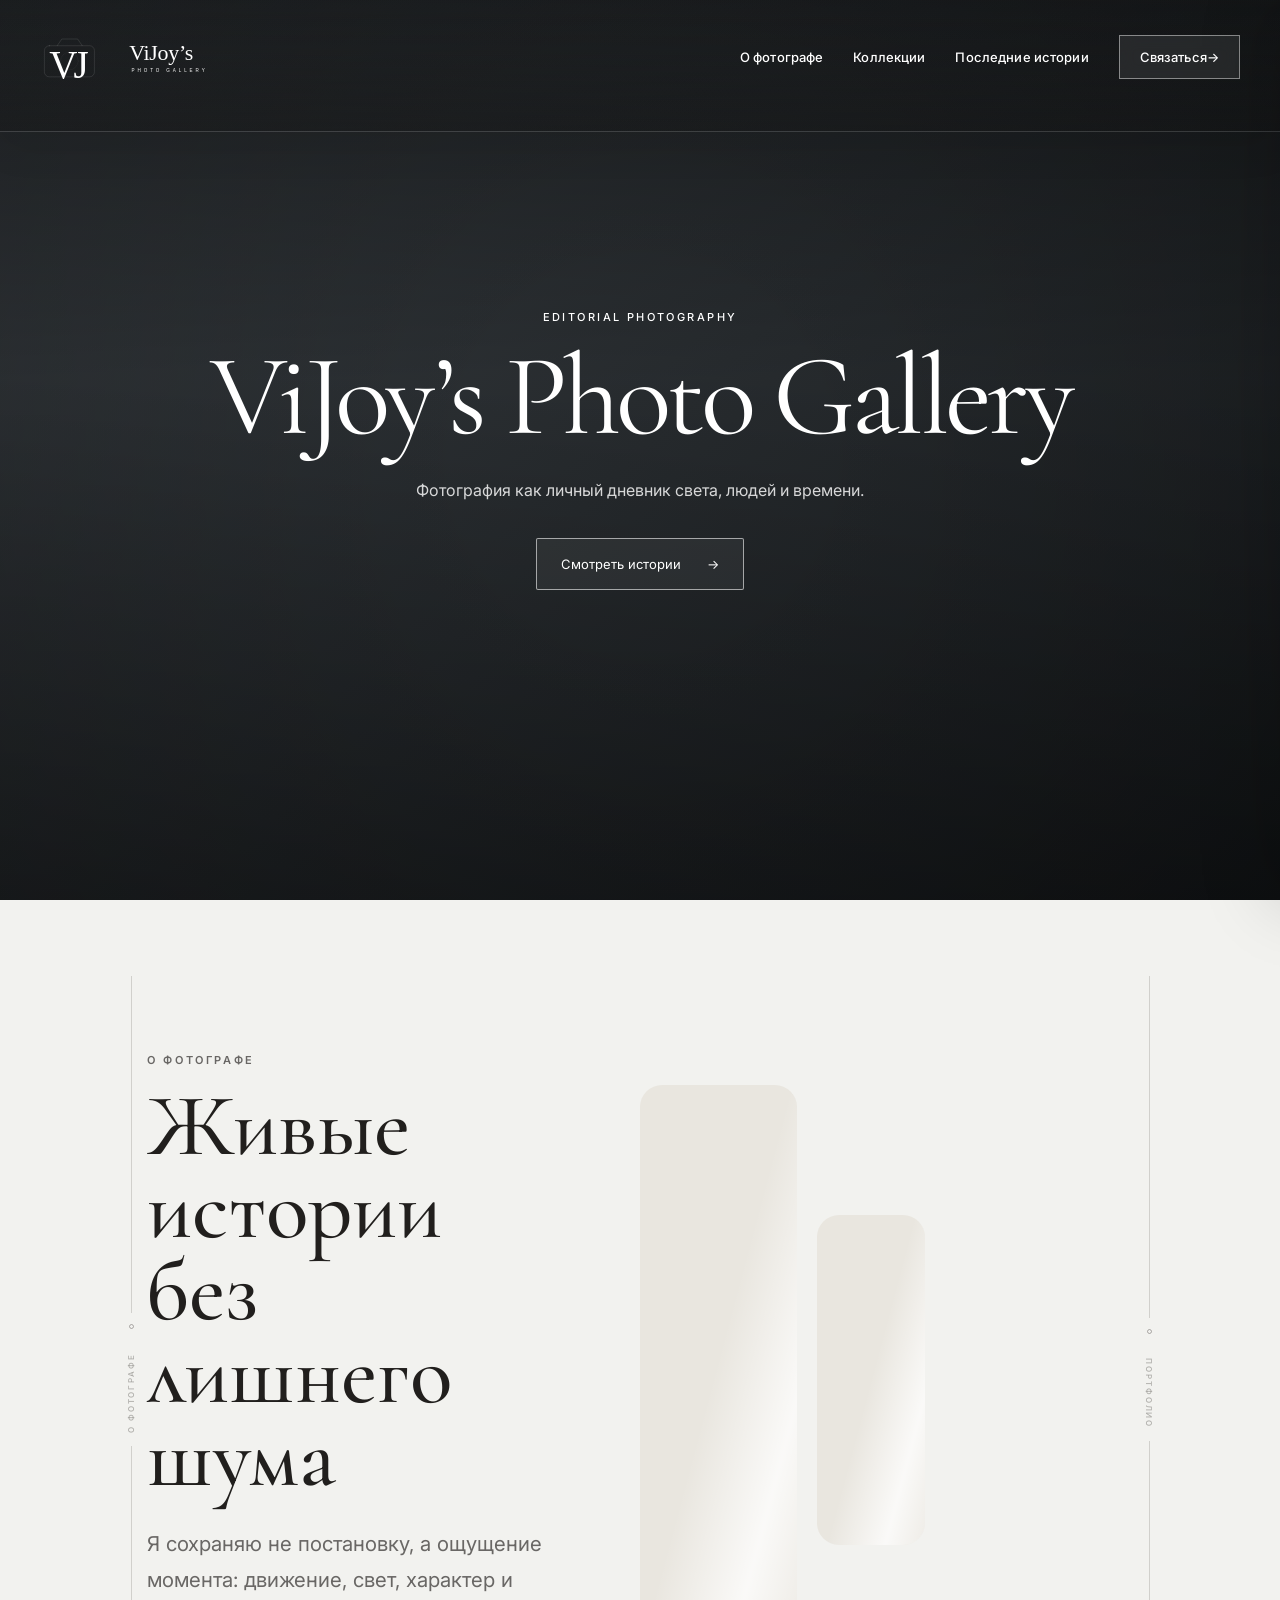
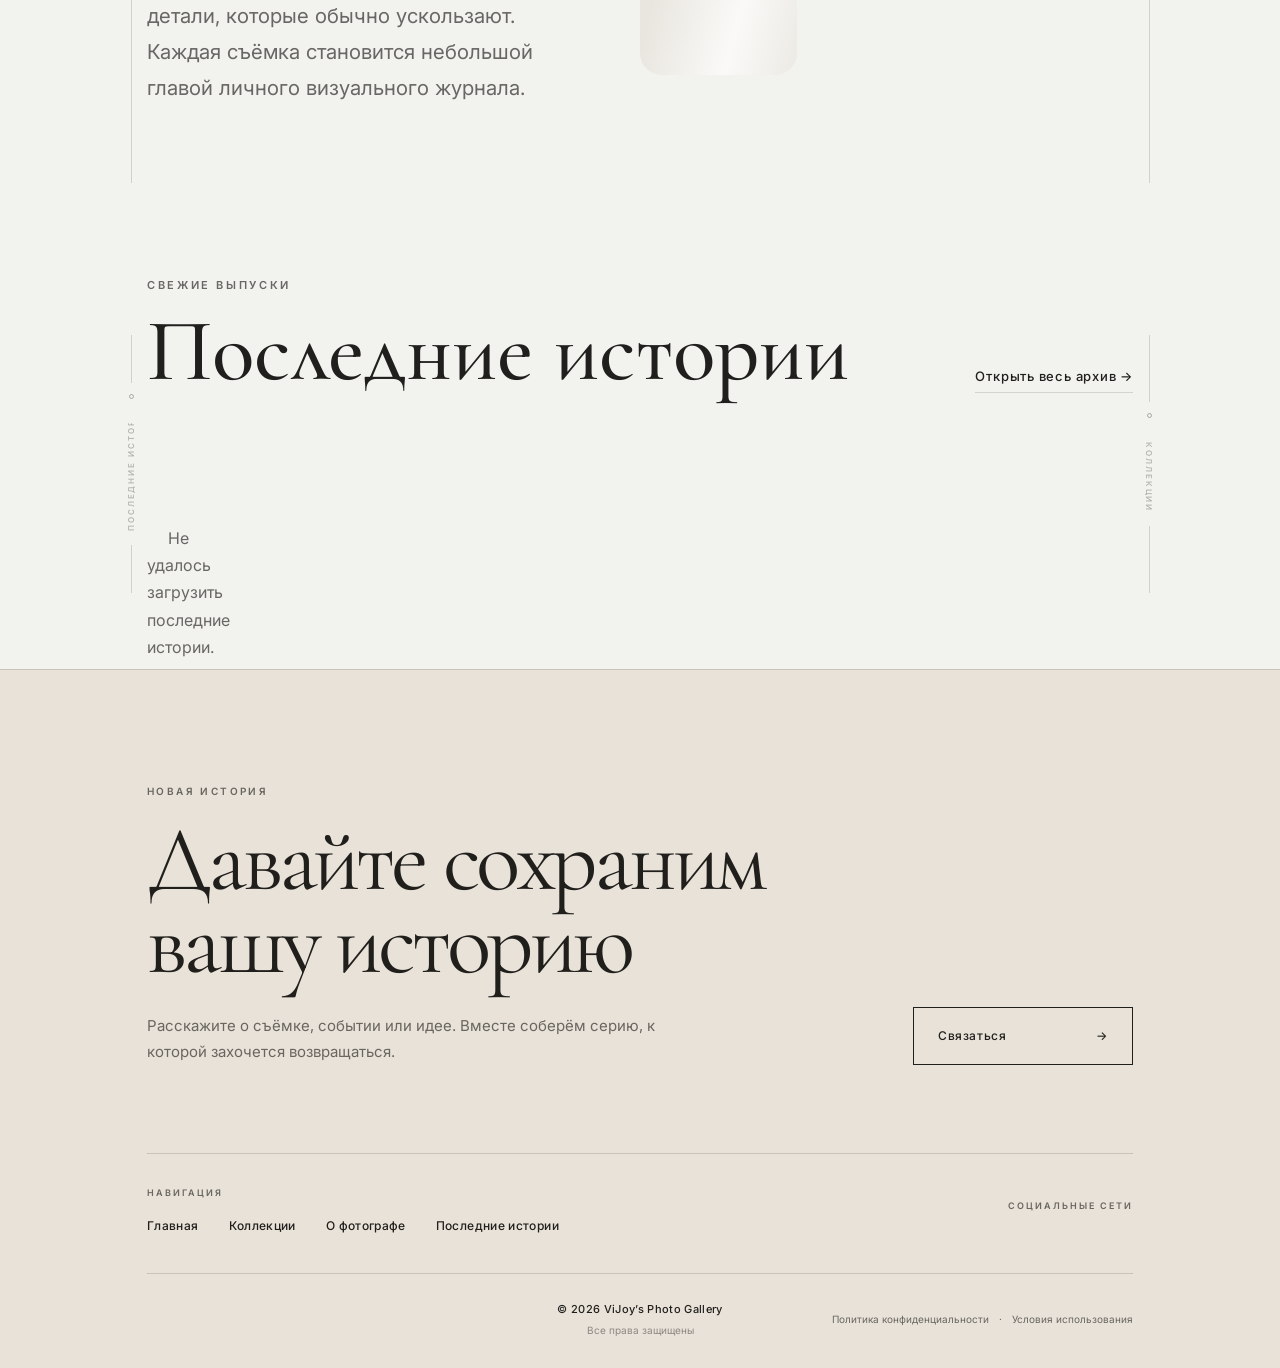
==== commit 45f20215: "Connect page chrome on home" ====
--- a/index.html
+++ b/index.html
@@ -18,6 +18,7 @@
     <link rel="stylesheet" href="css/editorial-loading-motion.css">
     <link rel="stylesheet" href="css/journal-content-width.css">
     <link rel="stylesheet" href="css/editorial-footer.css">
+    <link rel="stylesheet" href="css/page-chrome.css">
 </head>
 <body
     data-journal-page="home"
@@ -100,6 +101,7 @@
     <script src="js/public/EditorialFooter.js"></script>
     <script src="js/public/ContactDrawer.js"></script>
     <script src="js/public/SiteIdentity.js"></script>
+    <script src="js/public/PageChrome.js"></script>
     <script src="js/public/MaintenanceMode.js"></script>
     <script src="js/public/GalleryService.js"></script>
     <script src="js/public/EditorialLoadingMotion.js"></script>
--- a/css/editorial-footer.css
+++ b/css/editorial-footer.css
@@ -3,6 +3,7 @@
     --editorial-footer-ink: #211f1c;
     --editorial-footer-soft: rgba(33, 31, 28, .64);
     --editorial-footer-line: rgba(33, 31, 28, .16);
+    --editorial-footer-skeleton: rgba(255, 255, 255, .34);
 }
 
 body[data-journal-page] .site-footer.editorial-footer {
@@ -156,9 +157,20 @@
     transform: translateY(-2px);
 }
 
-.editorial-social-monogram {
-    font: 600 10px/1 Inter, sans-serif;
-    letter-spacing: .04em;
+.editorial-footer-socials svg {
+    width: 18px;
+    height: 18px;
+    overflow: visible;
+    fill: none;
+    stroke: currentColor;
+    stroke-width: 1.55;
+    stroke-linecap: round;
+    stroke-linejoin: round;
+}
+
+.editorial-footer-socials svg .icon-fill {
+    fill: currentColor;
+    stroke: none;
 }
 
 .editorial-footer-bottom {
@@ -215,6 +227,141 @@
     text-decoration: none;
 }
 
+/* Footer loading state reserves the final layout height and is fully replaced on hydrate. */
+.editorial-footer-skeleton {
+    min-height: clamp(460px, 56vw, 650px);
+}
+
+.editorial-footer-skeleton-main {
+    display: grid;
+    grid-template-columns: minmax(0, 1fr) 220px;
+    align-items: end;
+    gap: clamp(40px, 8vw, 110px);
+    padding: clamp(68px, 9vw, 118px) 0 clamp(54px, 7vw, 88px);
+    border-bottom: 1px solid var(--editorial-footer-line);
+}
+
+.editorial-footer-skeleton-copy {
+    display: flex;
+    flex-direction: column;
+    gap: 15px;
+}
+
+.editorial-footer-skeleton-bar,
+.editorial-footer-skeleton-button,
+.editorial-footer-skeleton-circle {
+    position: relative;
+    display: block;
+    overflow: hidden;
+    background: var(--editorial-footer-skeleton);
+}
+
+.editorial-footer-skeleton-bar::after,
+.editorial-footer-skeleton-button::after,
+.editorial-footer-skeleton-circle::after {
+    content: "";
+    position: absolute;
+    inset: 0;
+    background: linear-gradient(
+        105deg,
+        transparent 28%,
+        rgba(255, 255, 255, .62) 48%,
+        transparent 68%
+    );
+    background-size: 220% 100%;
+    animation: editorial-skeleton-shimmer 1.45s ease-in-out infinite;
+}
+
+.editorial-footer-skeleton-bar {
+    width: 180px;
+    height: 10px;
+}
+
+.editorial-footer-skeleton-bar.is-kicker {
+    width: 104px;
+}
+
+.editorial-footer-skeleton-bar.is-title {
+    width: min(610px, 86%);
+    height: clamp(42px, 5vw, 68px);
+    margin-top: 8px;
+}
+
+.editorial-footer-skeleton-bar.is-title-short {
+    width: min(420px, 62%);
+    height: clamp(42px, 5vw, 68px);
+}
+
+.editorial-footer-skeleton-bar.is-copy {
+    width: min(500px, 72%);
+    margin-top: 14px;
+}
+
+.editorial-footer-skeleton-bar.is-copy-short {
+    width: min(350px, 52%);
+}
+
+.editorial-footer-skeleton-button {
+    width: 220px;
+    height: 58px;
+}
+
+.editorial-footer-skeleton-links {
+    display: flex;
+    align-items: center;
+    gap: 18px;
+    padding: 34px 0;
+    border-bottom: 1px solid var(--editorial-footer-line);
+}
+
+.editorial-footer-skeleton-links .editorial-footer-skeleton-bar:first-child {
+    width: 230px;
+}
+
+.editorial-footer-skeleton-links .editorial-footer-skeleton-bar:nth-child(2) {
+    width: 120px;
+    margin-left: auto;
+}
+
+.editorial-footer-skeleton-circle {
+    width: 42px;
+    height: 42px;
+    flex: 0 0 42px;
+    border-radius: 50%;
+}
+
+.editorial-footer-skeleton-bottom {
+    display: grid;
+    grid-template-columns: 1fr auto 1fr;
+    align-items: center;
+    gap: 24px;
+    min-height: 94px;
+    padding: 24px 0 28px;
+}
+
+.editorial-footer-skeleton-bottom .editorial-footer-skeleton-bar:nth-child(2) {
+    justify-self: center;
+}
+
+.editorial-footer-skeleton-bottom .editorial-footer-skeleton-bar:last-child {
+    justify-self: end;
+}
+
+.site-footer.is-ready .editorial-footer-inner {
+    animation: editorial-footer-arrival .55s cubic-bezier(.2, .72, .25, 1) both;
+}
+
+@keyframes editorial-footer-arrival {
+    from {
+        opacity: 0;
+        transform: translateY(10px);
+    }
+    to {
+        opacity: 1;
+        transform: translateY(0);
+    }
+}
+
 @media (max-width: 1120px) {
     .editorial-footer-inner {
         width: min(992px, calc(100% - 48px));
@@ -226,7 +373,8 @@
         width: calc(100% - 28px);
     }
 
-    .editorial-footer-main {
+    .editorial-footer-main,
+    .editorial-footer-skeleton-main {
         grid-template-columns: 1fr;
         align-items: start;
         gap: 34px;
@@ -237,7 +385,8 @@
         font-size: clamp(48px, 15vw, 72px);
     }
 
-    .editorial-footer-contact.contact-link {
+    .editorial-footer-contact.contact-link,
+    .editorial-footer-skeleton-button {
         width: 100%;
         min-width: 0;
     }
@@ -251,7 +400,8 @@
         gap: 10px 22px;
     }
 
-    .editorial-footer-bottom {
+    .editorial-footer-bottom,
+    .editorial-footer-skeleton-bottom {
         display: flex;
         align-items: center;
         flex-direction: column;
@@ -260,6 +410,15 @@
         text-align: center;
     }
 
+    .editorial-footer-skeleton-links {
+        flex-wrap: wrap;
+    }
+
+    .editorial-footer-skeleton-links .editorial-footer-skeleton-bar:nth-child(2) {
+        width: 100%;
+        margin-left: 0;
+    }
+
     .editorial-footer-location,
     body[data-journal-page] .site-footer-copy,
     body[data-journal-page] .site-footer-legal {
@@ -277,4 +436,11 @@
     .editorial-footer-socials a {
         transition: none;
     }
-}
+
+    .editorial-footer-skeleton-bar::after,
+    .editorial-footer-skeleton-button::after,
+    .editorial-footer-skeleton-circle::after,
+    .site-footer.is-ready .editorial-footer-inner {
+        animation: none;
+    }
+}
--- a/css/page-chrome.css
+++ b/css/page-chrome.css
@@ -0,0 +1,100 @@
+.page-back-to-top {
+    position: fixed;
+    right: clamp(14px, 2vw, 30px);
+    bottom: clamp(18px, 3vw, 34px);
+    z-index: 44;
+
+    display: inline-flex;
+    align-items: center;
+    justify-content: center;
+
+    width: 52px;
+    height: 58px;
+    padding: 0;
+
+    border: 1px solid rgba(255, 255, 255, .5);
+    border-radius: 18px;
+
+    color: rgba(28, 26, 24, .82);
+    background: rgba(247, 245, 241, .42);
+    box-shadow:
+        0 14px 36px rgba(35, 30, 26, .1),
+        inset 0 0 0 1px rgba(255, 255, 255, .22);
+
+    backdrop-filter: blur(20px) saturate(125%);
+    -webkit-backdrop-filter: blur(20px) saturate(125%);
+
+    cursor: pointer;
+    opacity: 0;
+    visibility: hidden;
+    pointer-events: none;
+    transform: translateY(10px) scale(.96);
+
+    transition:
+        opacity .3s ease,
+        visibility .3s ease,
+        transform .3s ease,
+        color .25s ease,
+        background .25s ease,
+        border-color .25s ease;
+}
+
+.page-back-to-top::before {
+    content: "";
+    width: 12px;
+    height: 12px;
+    border-top: 1.5px solid currentColor;
+    border-left: 1.5px solid currentColor;
+    transform: translateY(3px) rotate(45deg);
+}
+
+.page-back-to-top::after {
+    content: "";
+    position: absolute;
+    top: 20px;
+    width: 1.5px;
+    height: 20px;
+    background: currentColor;
+}
+
+.page-back-to-top.is-visible {
+    opacity: 1;
+    visibility: visible;
+    pointer-events: auto;
+    transform: translateY(0) scale(1);
+}
+
+.page-back-to-top:hover,
+.page-back-to-top:focus-visible {
+    border-color: rgba(33, 31, 29, .2);
+    color: #201e1c;
+    background: rgba(255, 255, 255, .68);
+    transform: translateY(-2px) scale(1);
+}
+
+.page-back-to-top:focus-visible {
+    outline: 2px solid rgba(33, 31, 29, .34);
+    outline-offset: 3px;
+}
+
+body.contact-drawer-open .page-back-to-top {
+    opacity: 0;
+    visibility: hidden;
+    pointer-events: none;
+}
+
+@media (max-width: 700px) {
+    .page-back-to-top {
+        right: 12px;
+        bottom: 14px;
+        width: 48px;
+        height: 52px;
+        border-radius: 16px;
+    }
+}
+
+@media (prefers-reduced-motion: reduce) {
+    .page-back-to-top {
+        transition: none;
+    }
+}
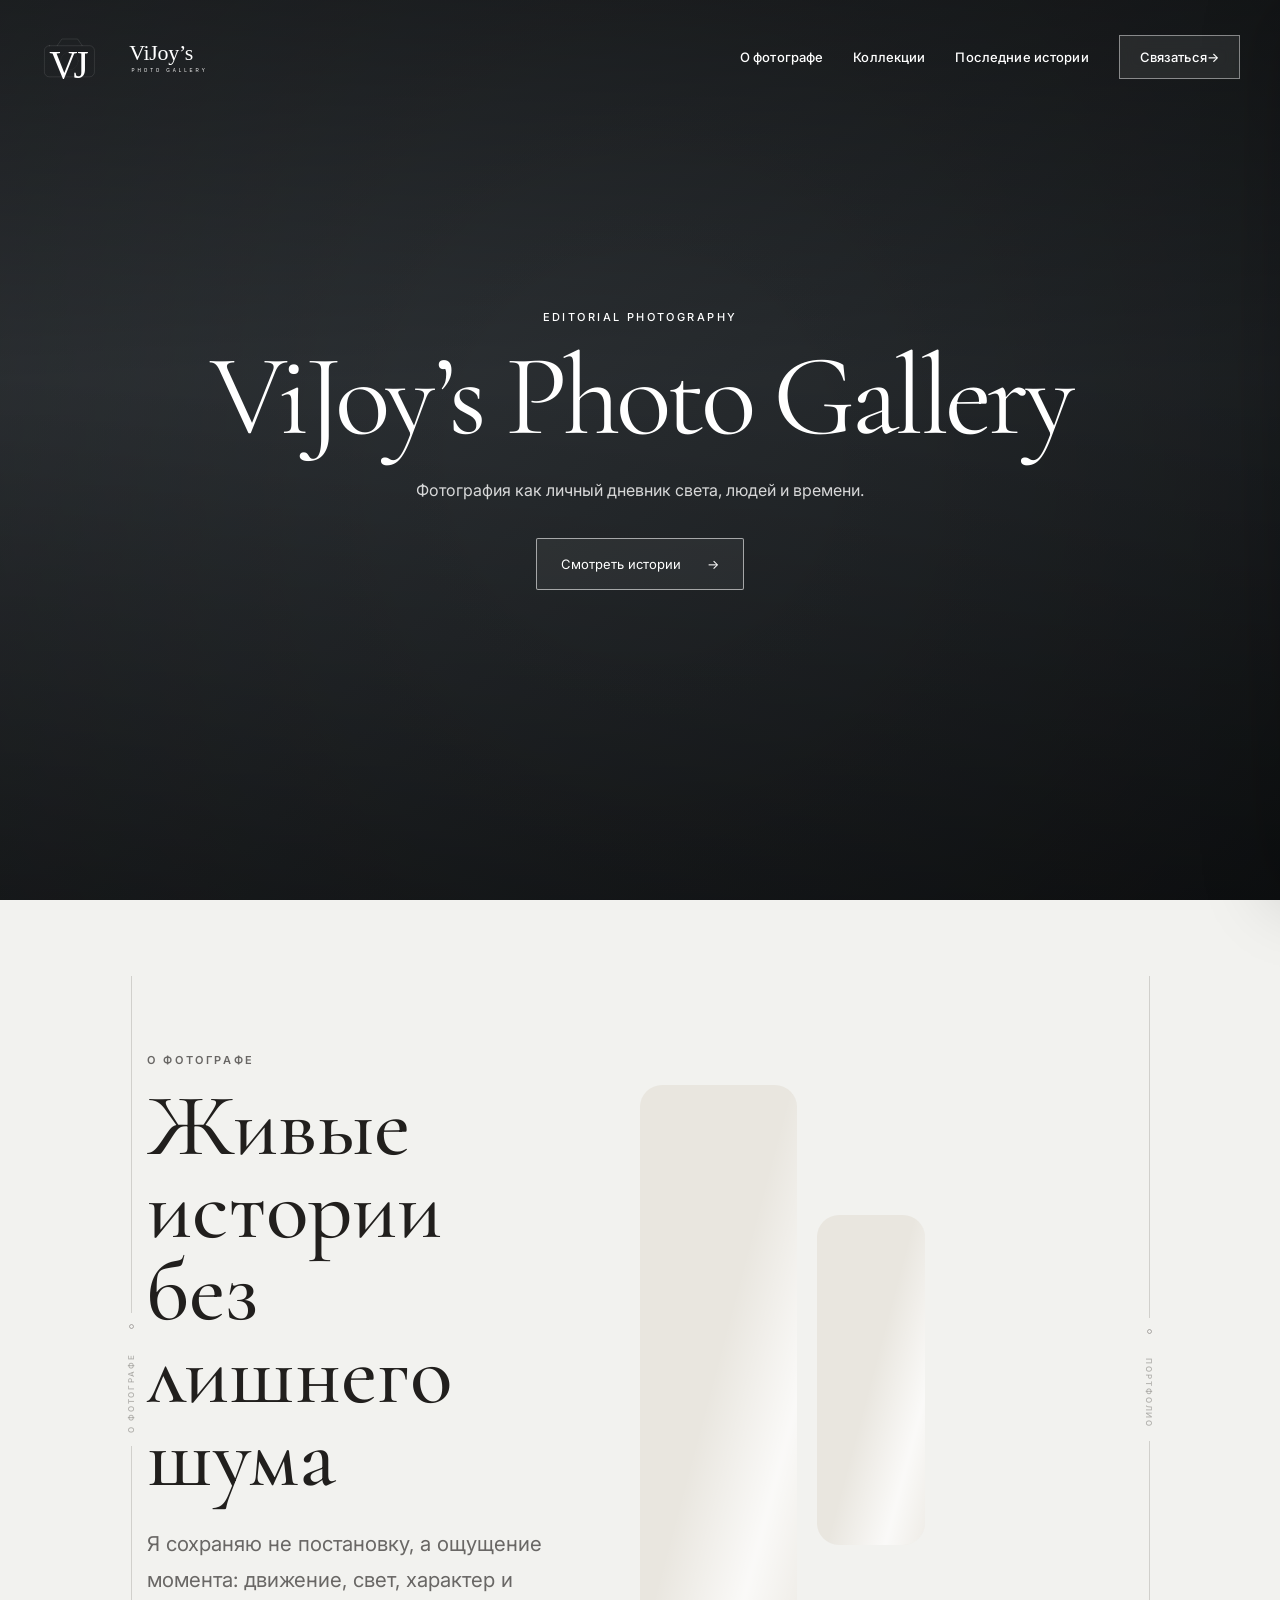
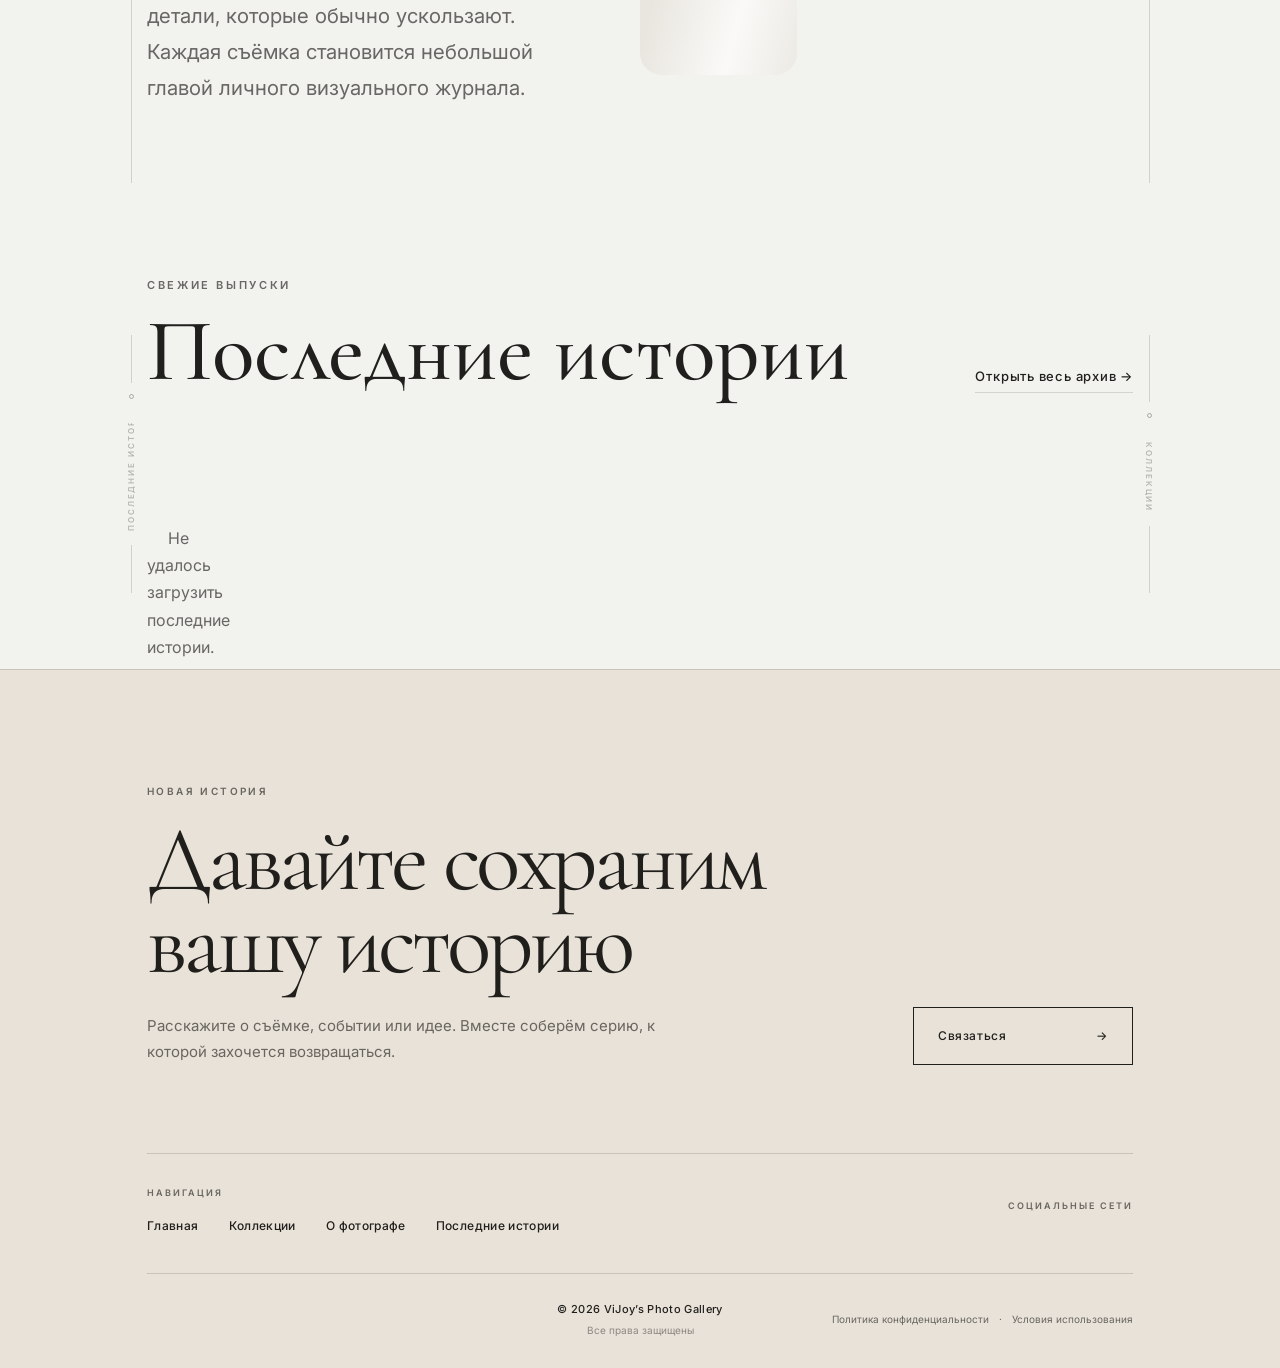
==== commit 19aa9d17: "Load stable skeleton reserve on home" ====
--- a/index.html
+++ b/index.html
@@ -16,6 +16,7 @@
     <link rel="stylesheet" href="css/page-edges.css">
     <link rel="stylesheet" href="css/home-stories-layout.css">
     <link rel="stylesheet" href="css/editorial-loading-motion.css">
+    <link rel="stylesheet" href="css/loading-reserve.css">
     <link rel="stylesheet" href="css/journal-content-width.css">
     <link rel="stylesheet" href="css/editorial-footer.css">
     <link rel="stylesheet" href="css/page-chrome.css">
--- a/css/loading-reserve.css
+++ b/css/loading-reserve.css
@@ -0,0 +1,40 @@
+/*
+ * Keep the document flow stable while public data is loading.
+ * The footer stays below the future cards instead of rising beneath them.
+ */
+
+#latestStoriesGrid.has-loading-reserve {
+    min-height: 1188px;
+}
+
+#archiveGrid.has-loading-reserve {
+    min-height: 1480px;
+}
+
+#issueGalleryRoot.has-loading-reserve {
+    min-height: 2180px;
+}
+
+@media (max-width: 1120px) {
+    #archiveGrid.has-loading-reserve {
+        min-height: 1740px;
+    }
+}
+
+@media (max-width: 760px) {
+    #latestStoriesGrid.has-loading-reserve {
+        min-height: 1548px;
+    }
+
+    #archiveGrid.has-loading-reserve {
+        min-height: 1380px;
+    }
+
+    #archiveGrid.has-loading-reserve .loading-archive-card {
+        min-height: 320px;
+    }
+
+    #issueGalleryRoot.has-loading-reserve {
+        min-height: 1900px;
+    }
+}
